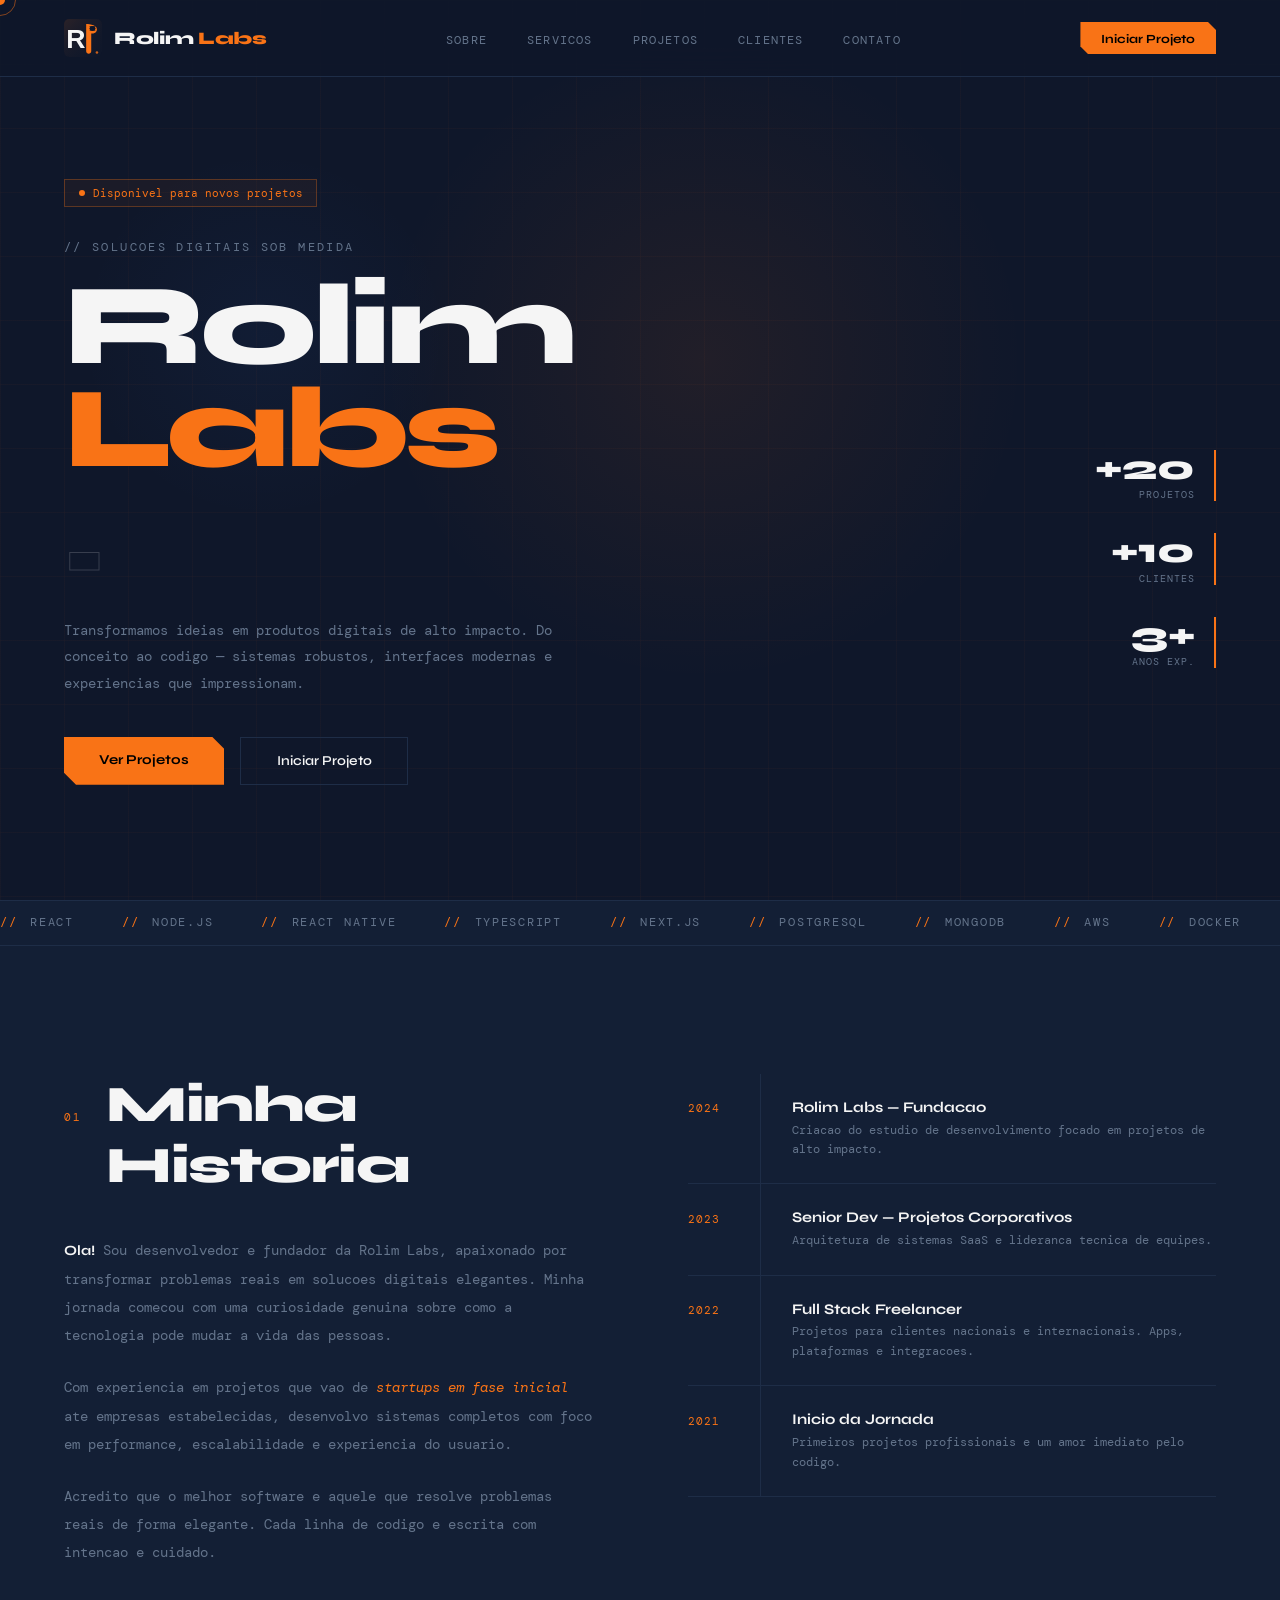
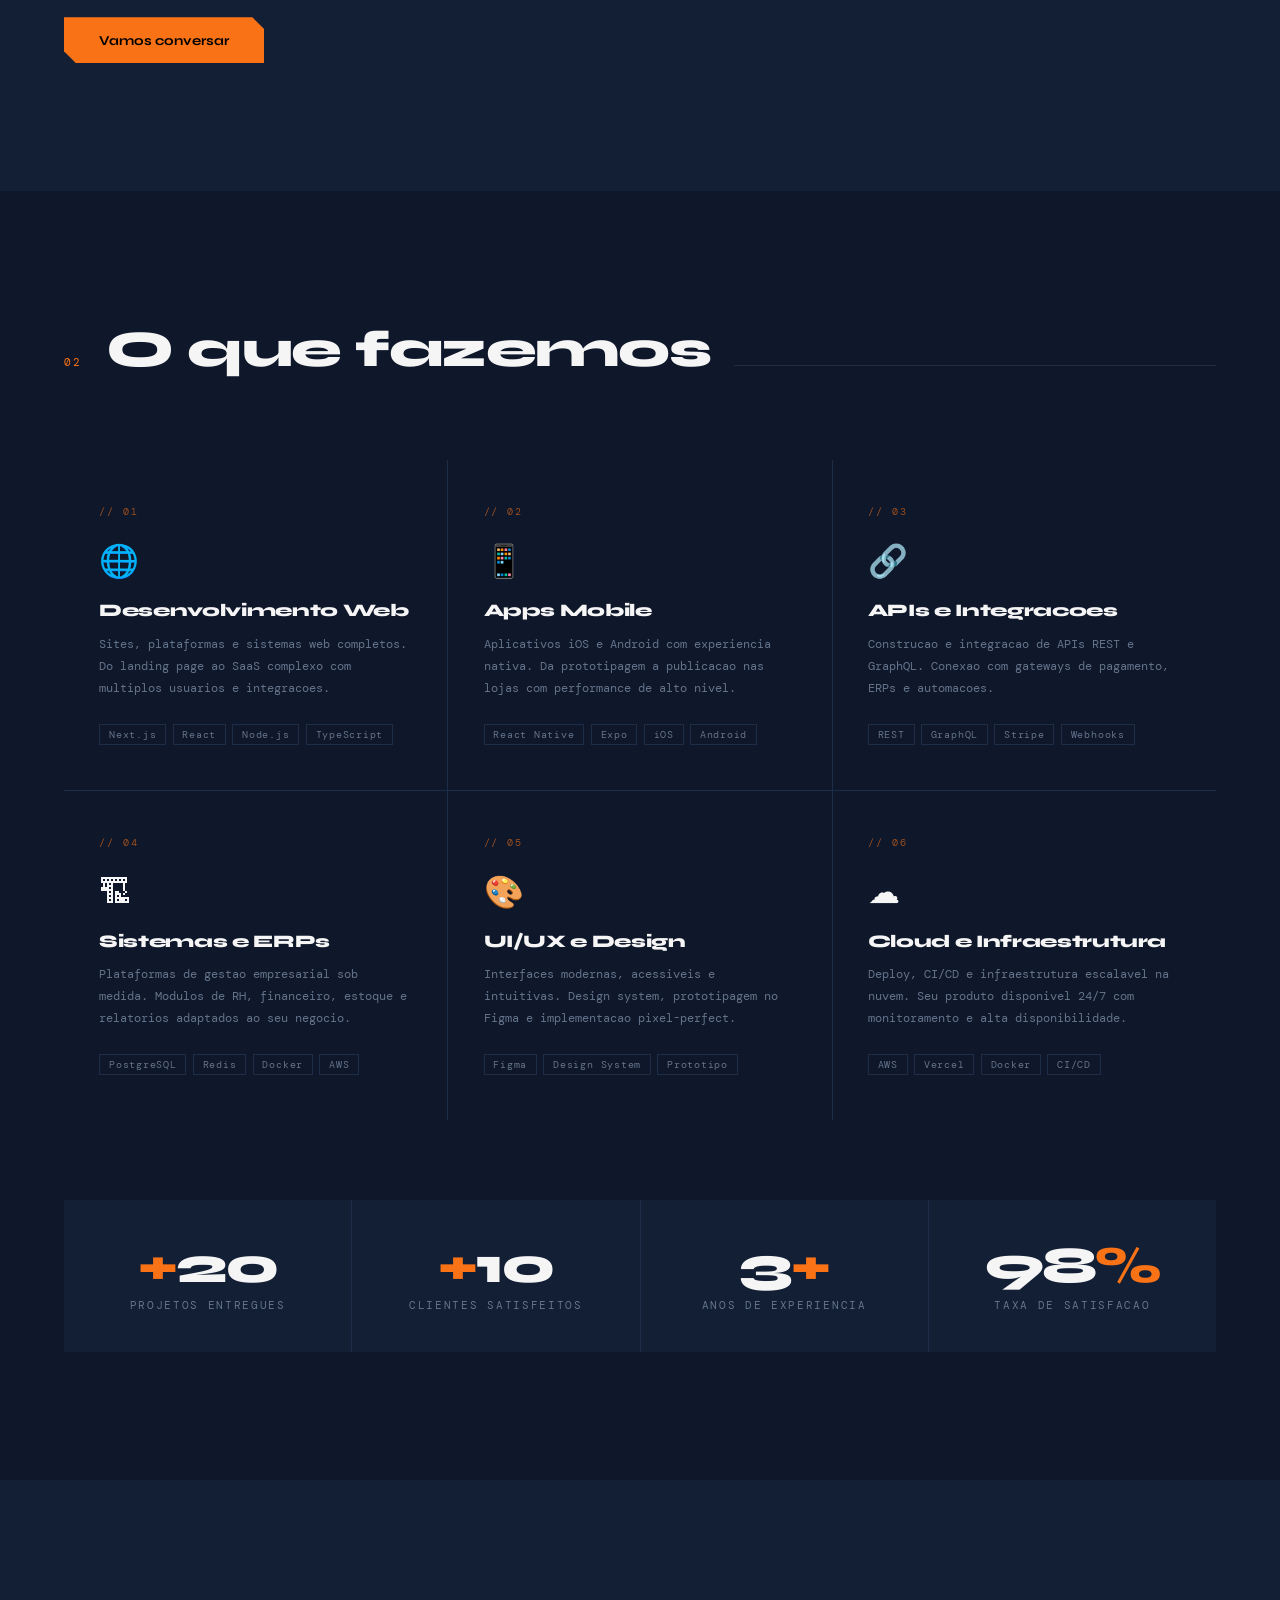
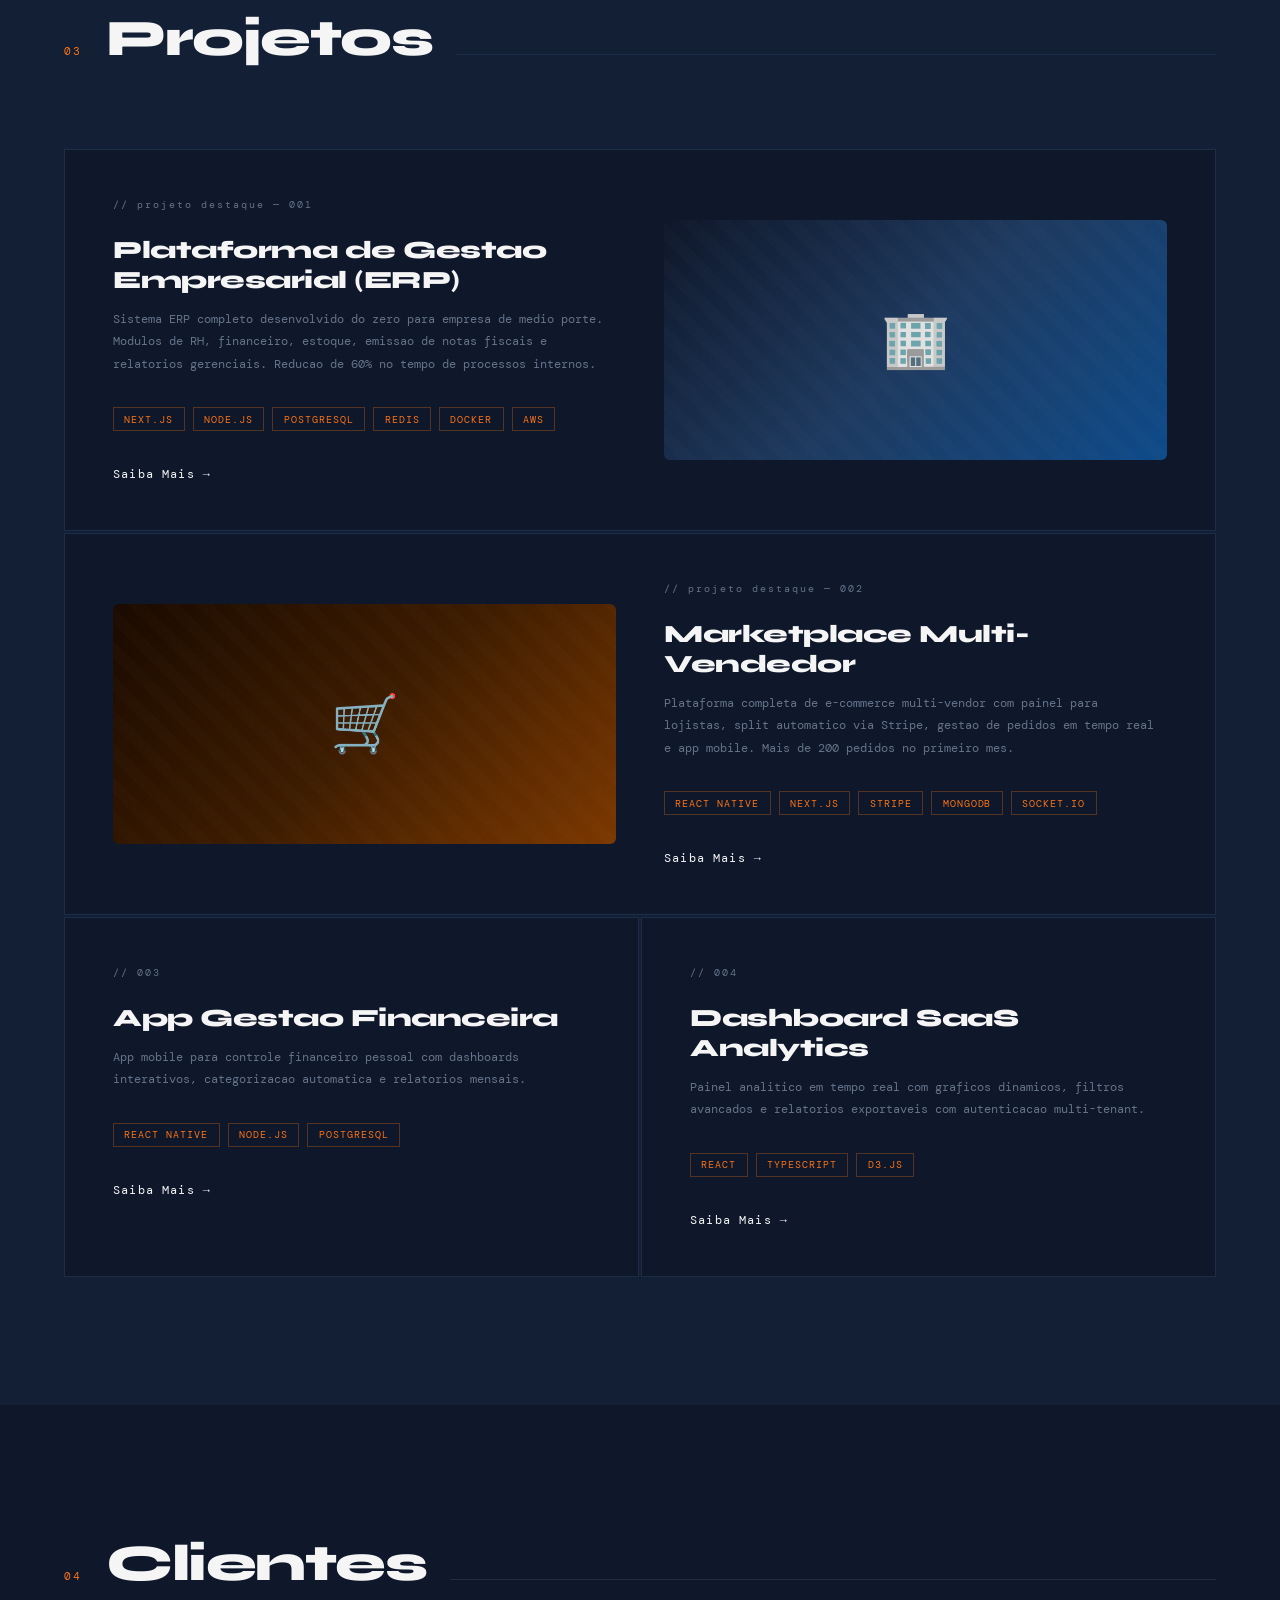
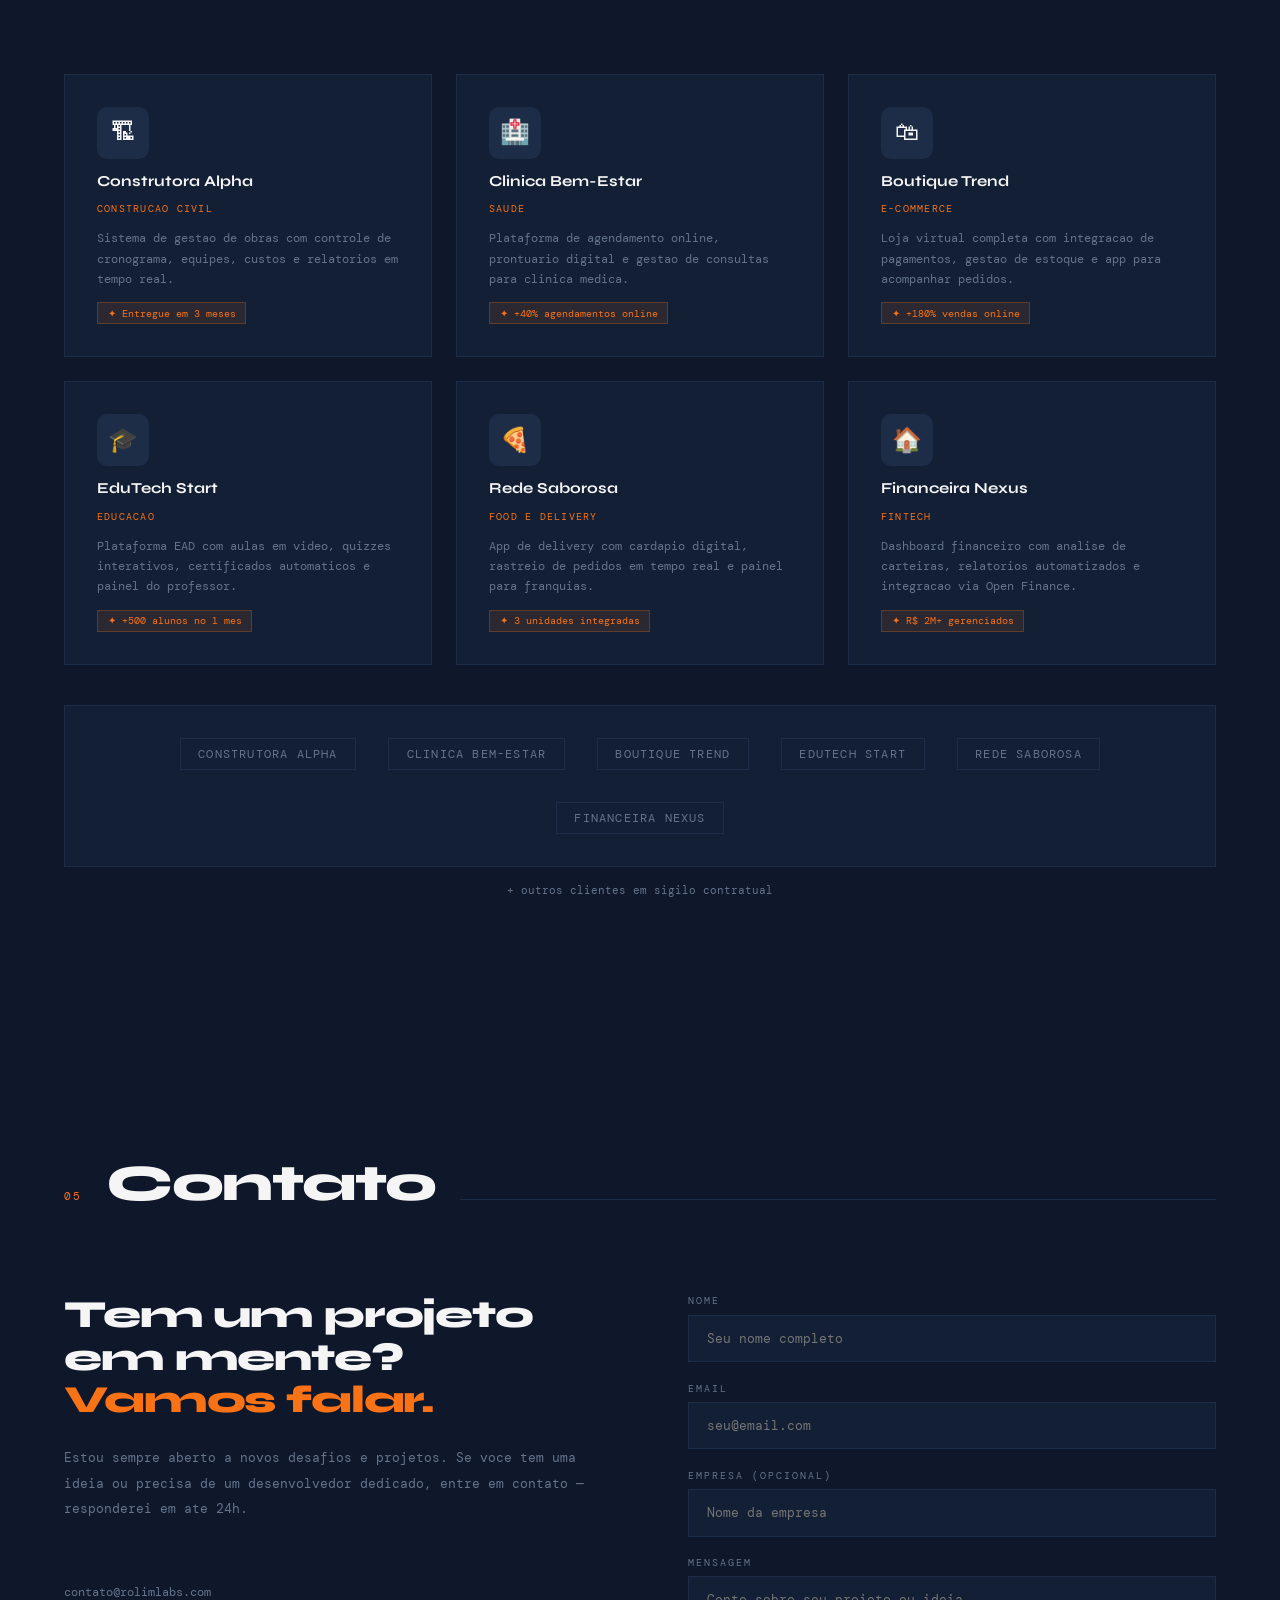
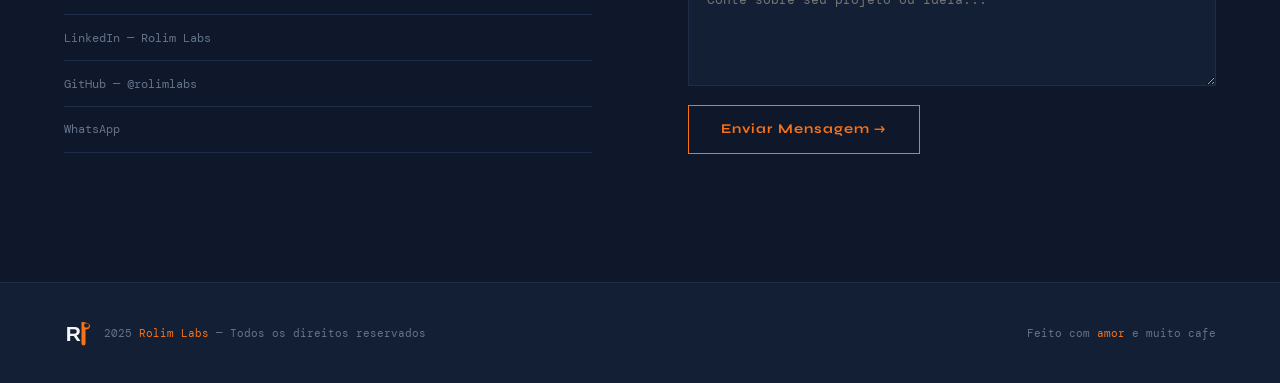
==== index.html @ 8fa3db8e "adjusted of folders structure" ====
<!DOCTYPE html>
<html lang="pt-BR">
<head>
<meta charset="UTF-8"/>
<meta name="viewport" content="width=device-width, initial-scale=1.0"/>
<title>Rolim Labs</title>

<link rel="icon" type="image/x-icon" href="assets/files/favicon.ico"/>
<link rel="icon" type="image/png" sizes="192x192" href="assets/files/favicon-192.png"/>
<link rel="icon" type="image/png" sizes="512x512" href="assets/files/favicon-512.png"/>
<link rel="apple-touch-icon" href="assets/files/favicon-192.png"/>
<link href="https://fonts.googleapis.com/css2?family=Syne:wght@400;600;700;800&family=DM+Mono:wght@300;400&display=swap" rel="stylesheet"/>
<link rel="stylesheet" href="styles.css"/>

</head>
<body>

<div class="cursor" id="cursor"></div>
<div class="cursor-ring" id="cursorRing"></div>

<!-- NAV -->
<nav>
  <a href="#hero" class="nav-logo">
    <svg width="38" height="38" viewBox="0 0 120 120" fill="none" xmlns="http://www.w3.org/2000/svg">
      <defs><linearGradient id="g1" x1="0" y1="0" x2="120" y2="120" gradientUnits="userSpaceOnUse"><stop offset="0%" stop-color="#F97316" stop-opacity=".4"/><stop offset="100%" stop-color="#0F172A" stop-opacity="0"/></linearGradient></defs>
      <rect width="120" height="120" rx="16" fill="#0F172A"/>
      <rect width="120" height="120" rx="16" fill="url(#g1)" opacity=".3"/>
      <text x="7" y="90" font-family="Arial Black,sans-serif" font-weight="900" font-size="84" fill="#F5F5F5">R</text>
      <g transform="translate(60,16)">
        <path d="M10 0 C10 0 44 0 44 16 C44 26 36 30 26 30 L26 86 C26 90 22 94 18 94 C14 94 10 90 10 86 L10 0Z" fill="#F97316"/>
        <ellipse cx="30" cy="14" rx="9" ry="8" fill="#0F172A"/>
        <line x1="22" y1="8" x2="38" y2="8" stroke="#0F172A" stroke-width="2.5" stroke-linecap="round"/>
        <line x1="22" y1="14" x2="38" y2="14" stroke="#0F172A" stroke-width="2" stroke-linecap="round"/>
        <line x1="22" y1="20" x2="38" y2="20" stroke="#0F172A" stroke-width="1.5" stroke-linecap="round"/>
      </g>
      <circle cx="104" cy="106" r="4" fill="#F97316" opacity=".8"/>
    </svg>
    <span class="nav-logo-text">Rolim <span>Labs</span></span>
  </a>
  <ul class="nav-links">
    <li><a href="#about">sobre</a></li>
    <li><a href="#skills">servicos</a></li>
    <li><a href="#projects">projetos</a></li>
    <li><a href="#clients">clientes</a></li>
    <li><a href="#contact">contato</a></li>
  </ul>
  <a href="#contact" class="nav-cta">Iniciar Projeto</a>
</nav>

<!-- HERO -->
<section id="hero">
  <div class="hero-grid"></div>
  <div class="hero-glow"></div>
  <div class="hero-glow2"></div>
  <div class="hero-content">
    <div class="status-badge"><span class="status-dot"></span>Disponivel para novos projetos</div>
    <p class="hero-tag">// solucoes digitais sob medida</p>
    <h1 class="hero-name">
      Rolim<br>
      <span class="accent-word">Labs</span><span class="stroke">.</span>
    </h1>
    <p class="hero-desc">Transformamos ideias em produtos digitais de alto impacto. Do conceito ao codigo — sistemas robustos, interfaces modernas e experiencias que impressionam.</p>
    <div class="hero-cta">
      <a href="#projects" class="btn-primary">Ver Projetos</a>
      <a href="#contact" class="btn-outline">Iniciar Projeto</a>
    </div>
  </div>
  <div class="hero-stats">
    <div class="stat-item"><div class="stat-num">+20</div><div class="stat-label">Projetos</div></div>
    <div class="stat-item"><div class="stat-num">+10</div><div class="stat-label">Clientes</div></div>
    <div class="stat-item"><div class="stat-num">3+</div><div class="stat-label">Anos exp.</div></div>
  </div>
</section>

<!-- MARQUEE -->
<div class="marquee-wrap">
  <div class="marquee-track">
    <span class="marquee-item">React</span><span class="marquee-item">Node.js</span><span class="marquee-item">React Native</span><span class="marquee-item">TypeScript</span><span class="marquee-item">Next.js</span><span class="marquee-item">PostgreSQL</span><span class="marquee-item">MongoDB</span><span class="marquee-item">AWS</span><span class="marquee-item">Docker</span><span class="marquee-item">APIs REST</span>
    <span class="marquee-item">React</span><span class="marquee-item">Node.js</span><span class="marquee-item">React Native</span><span class="marquee-item">TypeScript</span><span class="marquee-item">Next.js</span><span class="marquee-item">PostgreSQL</span><span class="marquee-item">MongoDB</span><span class="marquee-item">AWS</span><span class="marquee-item">Docker</span><span class="marquee-item">APIs REST</span>
  </div>
</div>

<!-- ABOUT -->
<section id="about">
  <div class="about-inner">
    <div class="about-text reveal">
      <div class="section-header" style="margin-bottom:2.5rem">
        <span class="section-num">01</span>
        <h2 class="section-title">Minha Historia</h2>
      </div>
      <p><strong>Ola!</strong> Sou desenvolvedor e fundador da Rolim Labs, apaixonado por transformar problemas reais em solucoes digitais elegantes. Minha jornada comecou com uma curiosidade genuina sobre como a tecnologia pode mudar a vida das pessoas.</p>
      <p>Com experiencia em projetos que vao de <span class="hl">startups em fase inicial</span> ate empresas estabelecidas, desenvolvo sistemas completos com foco em performance, escalabilidade e experiencia do usuario.</p>
      <p>Acredito que o melhor software e aquele que resolve problemas reais de forma elegante. Cada linha de codigo e escrita com intencao e cuidado.</p>
      <br/>
      <a href="#contact" class="btn-primary" style="display:inline-block;margin-top:.5rem">Vamos conversar</a>
    </div>
    <div class="reveal" style="transition-delay:.2s">
      <div class="timeline-item"><div class="timeline-year">2024</div><div class="timeline-content"><h4>Rolim Labs — Fundacao</h4><p>Criacao do estudio de desenvolvimento focado em projetos de alto impacto.</p></div></div>
      <div class="timeline-item"><div class="timeline-year">2023</div><div class="timeline-content"><h4>Senior Dev — Projetos Corporativos</h4><p>Arquitetura de sistemas SaaS e lideranca tecnica de equipes.</p></div></div>
      <div class="timeline-item"><div class="timeline-year">2022</div><div class="timeline-content"><h4>Full Stack Freelancer</h4><p>Projetos para clientes nacionais e internacionais. Apps, plataformas e integracoes.</p></div></div>
      <div class="timeline-item"><div class="timeline-year">2021</div><div class="timeline-content"><h4>Inicio da Jornada</h4><p>Primeiros projetos profissionais e um amor imediato pelo codigo.</p></div></div>
    </div>
  </div>
</section>

<!-- SERVICES + NUMBERS -->
<section id="skills" style="padding:8rem 4rem">
  <div style="max-width:1200px;margin:0 auto">
    <div class="section-header reveal">
      <span class="section-num">02</span>
      <h2 class="section-title">O que fazemos</h2>
      <div class="section-line"></div>
    </div>
    <div class="services-grid">
      <div class="service-card reveal"><div class="service-num">// 01</div><span class="service-icon">&#127760;</span><div class="service-name">Desenvolvimento Web</div><div class="service-desc">Sites, plataformas e sistemas web completos. Do landing page ao SaaS complexo com multiplos usuarios e integracoes.</div><div class="service-tags"><span class="service-tag">Next.js</span><span class="service-tag">React</span><span class="service-tag">Node.js</span><span class="service-tag">TypeScript</span></div></div>
      <div class="service-card reveal" style="transition-delay:.1s"><div class="service-num">// 02</div><span class="service-icon">&#128241;</span><div class="service-name">Apps Mobile</div><div class="service-desc">Aplicativos iOS e Android com experiencia nativa. Da prototipagem a publicacao nas lojas com performance de alto nivel.</div><div class="service-tags"><span class="service-tag">React Native</span><span class="service-tag">Expo</span><span class="service-tag">iOS</span><span class="service-tag">Android</span></div></div>
      <div class="service-card reveal" style="transition-delay:.2s"><div class="service-num">// 03</div><span class="service-icon">&#128279;</span><div class="service-name">APIs e Integracoes</div><div class="service-desc">Construcao e integracao de APIs REST e GraphQL. Conexao com gateways de pagamento, ERPs e automacoes.</div><div class="service-tags"><span class="service-tag">REST</span><span class="service-tag">GraphQL</span><span class="service-tag">Stripe</span><span class="service-tag">Webhooks</span></div></div>
      <div class="service-card reveal" style="transition-delay:.3s"><div class="service-num">// 04</div><span class="service-icon">&#127959;</span><div class="service-name">Sistemas e ERPs</div><div class="service-desc">Plataformas de gestao empresarial sob medida. Modulos de RH, financeiro, estoque e relatorios adaptados ao seu negocio.</div><div class="service-tags"><span class="service-tag">PostgreSQL</span><span class="service-tag">Redis</span><span class="service-tag">Docker</span><span class="service-tag">AWS</span></div></div>
      <div class="service-card reveal" style="transition-delay:.4s"><div class="service-num">// 05</div><span class="service-icon">&#127912;</span><div class="service-name">UI/UX e Design</div><div class="service-desc">Interfaces modernas, acessiveis e intuitivas. Design system, prototipagem no Figma e implementacao pixel-perfect.</div><div class="service-tags"><span class="service-tag">Figma</span><span class="service-tag">Design System</span><span class="service-tag">Prototipo</span></div></div>
      <div class="service-card reveal" style="transition-delay:.5s"><div class="service-num">// 06</div><span class="service-icon">&#9729;</span><div class="service-name">Cloud e Infraestrutura</div><div class="service-desc">Deploy, CI/CD e infraestrutura escalavel na nuvem. Seu produto disponivel 24/7 com monitoramento e alta disponibilidade.</div><div class="service-tags"><span class="service-tag">AWS</span><span class="service-tag">Vercel</span><span class="service-tag">Docker</span><span class="service-tag">CI/CD</span></div></div>
    </div>
    <div class="numbers-strip reveal">
      <div class="number-item"><div class="number-big"><span>+</span>20</div><div class="number-label">Projetos entregues</div></div>
      <div class="number-item"><div class="number-big"><span>+</span>10</div><div class="number-label">Clientes satisfeitos</div></div>
      <div class="number-item"><div class="number-big">3<span>+</span></div><div class="number-label">Anos de experiencia</div></div>
      <div class="number-item"><div class="number-big">98<span>%</span></div><div class="number-label">Taxa de satisfacao</div></div>
    </div>
  </div>
</section>

<!-- PROJECTS -->
<section id="projects">
  <div class="inner">
    <div class="section-header reveal">
      <span class="section-num">03</span>
      <h2 class="section-title">Projetos</h2>
      <div class="section-line"></div>
    </div>
    <div class="projects-grid">
      <div class="project-card featured reveal">
        <div>
          <div class="project-num">// projeto destaque — 001</div>
          <h3 class="project-title">Plataforma de Gestao Empresarial (ERP)</h3>
          <p class="project-desc">Sistema ERP completo desenvolvido do zero para empresa de medio porte. Modulos de RH, financeiro, estoque, emissao de notas fiscais e relatorios gerenciais. Reducao de 60% no tempo de processos internos.</p>
          <div class="project-tags"><span class="tag">Next.js</span><span class="tag">Node.js</span><span class="tag">PostgreSQL</span><span class="tag">Redis</span><span class="tag">Docker</span><span class="tag">AWS</span></div>
          <a href="#contact" class="project-link">Saiba Mais</a>
        </div>
        <div class="project-visual pv-blue">&#127970;</div>
      </div>
      <div class="project-card featured reveal" style="transition-delay:.15s">
        <div class="project-visual pv-dark" style="order:-1">&#128722;</div>
        <div>
          <div class="project-num">// projeto destaque — 002</div>
          <h3 class="project-title">Marketplace Multi-Vendedor</h3>
          <p class="project-desc">Plataforma completa de e-commerce multi-vendor com painel para lojistas, split automatico via Stripe, gestao de pedidos em tempo real e app mobile. Mais de 200 pedidos no primeiro mes.</p>
          <div class="project-tags"><span class="tag">React Native</span><span class="tag">Next.js</span><span class="tag">Stripe</span><span class="tag">MongoDB</span><span class="tag">Socket.io</span></div>
          <a href="#contact" class="project-link">Saiba Mais</a>
        </div>
      </div>
      <div class="project-card reveal" style="transition-delay:.2s">
        <div class="project-num">// 003</div>
        <h3 class="project-title">App Gestao Financeira</h3>
        <p class="project-desc">App mobile para controle financeiro pessoal com dashboards interativos, categorizacao automatica e relatorios mensais.</p>
        <div class="project-tags"><span class="tag">React Native</span><span class="tag">Node.js</span><span class="tag">PostgreSQL</span></div>
        <a href="#contact" class="project-link">Saiba Mais</a>
      </div>
      <div class="project-card reveal" style="transition-delay:.3s">
        <div class="project-num">// 004</div>
        <h3 class="project-title">Dashboard SaaS Analytics</h3>
        <p class="project-desc">Painel analitico em tempo real com graficos dinamicos, filtros avancados e relatorios exportaveis com autenticacao multi-tenant.</p>
        <div class="project-tags"><span class="tag">React</span><span class="tag">TypeScript</span><span class="tag">D3.js</span></div>
        <a href="#contact" class="project-link">Saiba Mais</a>
      </div>
    </div>
  </div>
</section>

<!-- CLIENTS -->
<section id="clients">
  <div class="inner">
    <div class="section-header reveal">
      <span class="section-num">04</span>
      <h2 class="section-title">Clientes</h2>
      <div class="section-line"></div>
    </div>
    <div class="clients-grid">
      <div class="client-card reveal"><div class="client-logo-wrap">&#127959;</div><div class="client-name">Construtora Alpha</div><div class="client-segment">Construcao Civil</div><div class="client-desc">Sistema de gestao de obras com controle de cronograma, equipes, custos e relatorios em tempo real.</div><div class="client-result">&#10022; Entregue em 3 meses</div></div>
      <div class="client-card reveal" style="transition-delay:.1s"><div class="client-logo-wrap">&#127973;</div><div class="client-name">Clinica Bem-Estar</div><div class="client-segment">Saude</div><div class="client-desc">Plataforma de agendamento online, prontuario digital e gestao de consultas para clinica medica.</div><div class="client-result">&#10022; +40% agendamentos online</div></div>
      <div class="client-card reveal" style="transition-delay:.2s"><div class="client-logo-wrap">&#128717;</div><div class="client-name">Boutique Trend</div><div class="client-segment">E-commerce</div><div class="client-desc">Loja virtual completa com integracao de pagamentos, gestao de estoque e app para acompanhar pedidos.</div><div class="client-result">&#10022; +180% vendas online</div></div>
      <div class="client-card reveal" style="transition-delay:.3s"><div class="client-logo-wrap">&#127891;</div><div class="client-name">EduTech Start</div><div class="client-segment">Educacao</div><div class="client-desc">Plataforma EAD com aulas em video, quizzes interativos, certificados automaticos e painel do professor.</div><div class="client-result">&#10022; +500 alunos no 1 mes</div></div>
      <div class="client-card reveal" style="transition-delay:.4s"><div class="client-logo-wrap">&#127829;</div><div class="client-name">Rede Saborosa</div><div class="client-segment">Food e Delivery</div><div class="client-desc">App de delivery com cardapio digital, rastreio de pedidos em tempo real e painel para franquias.</div><div class="client-result">&#10022; 3 unidades integradas</div></div>
      <div class="client-card reveal" style="transition-delay:.5s"><div class="client-logo-wrap">&#127968;</div><div class="client-name">Financeira Nexus</div><div class="client-segment">Fintech</div><div class="client-desc">Dashboard financeiro com analise de carteiras, relatorios automatizados e integracao via Open Finance.</div><div class="client-result">&#10022; R$ 2M+ gerenciados</div></div>
    </div>
    <div class="clients-logos reveal">
      <span class="logo-pill">Construtora Alpha</span>
      <span class="logo-pill">Clinica Bem-Estar</span>
      <span class="logo-pill">Boutique Trend</span>
      <span class="logo-pill">EduTech Start</span>
      <span class="logo-pill">Rede Saborosa</span>
      <span class="logo-pill">Financeira Nexus</span>
    </div>
    <p class="clients-note reveal">+ outros clientes em sigilo contratual</p>
  </div>
</section>

<!-- CONTACT -->
<section id="contact" style="padding:8rem 4rem">
  <div style="max-width:1200px;margin:0 auto">
    <div class="section-header reveal">
      <span class="section-num">05</span>
      <h2 class="section-title">Contato</h2>
      <div class="section-line"></div>
    </div>
    <div class="contact-grid">
      <div class="contact-left reveal">
        <h3>Tem um projeto<br>em mente? <span>Vamos falar.</span></h3>
        <p>Estou sempre aberto a novos desafios e projetos. Se voce tem uma ideia ou precisa de um desenvolvedor dedicado, entre em contato — responderei em ate 24h.</p>
        <div class="contact-socials">
          <a href="mailto:contato@rolimlabs.com" class="social-link"><span>contato@rolimlabs.com</span><span class="arrow">&#8594;</span></a>
          <a href="https://linkedin.com" target="_blank" class="social-link"><span>LinkedIn — Rolim Labs</span><span class="arrow">&#8594;</span></a>
          <a href="https://github.com" target="_blank" class="social-link"><span>GitHub — @rolimlabs</span><span class="arrow">&#8594;</span></a>
          <a href="https://wa.me/5500000000000" target="_blank" class="social-link"><span>WhatsApp</span><span class="arrow">&#8594;</span></a>
        </div>
      </div>
      <div class="reveal" style="transition-delay:.2s">
        <form class="contact-form" id="contactForm" action="https://formspree.io/f/mdawnzbl" method="POST">
          <div class="form-group"><label>Nome</label><input type="text" name="nome" placeholder="Seu nome completo" required/></div>
          <div class="form-group"><label>Email</label><input type="email" name="email" placeholder="seu@email.com" required/></div>
          <div class="form-group"><label>Empresa (opcional)</label><input type="text" name="empresa" placeholder="Nome da empresa"/></div>
          <div class="form-group"><label>Mensagem</label><textarea name="mensagem" placeholder="Conte sobre seu projeto ou ideia..." required></textarea></div>
          <div id="form-status" style="display:none;font-family:var(--fm);font-size:.78rem;padding:.7rem 1rem;margin-bottom:.5rem"></div>
          <button type="submit" class="btn-send" id="submitBtn">Enviar Mensagem &#8594;</button>
        </form>
      </div>
    </div>
  </div>
</section>

<!-- FOOTER -->
<footer>
  <div class="footer-brand">
    <svg width="30" height="30" viewBox="0 0 120 120" fill="none" xmlns="http://www.w3.org/2000/svg">
      <rect width="120" height="120" rx="14" fill="#131f35"/>
      <text x="7" y="90" font-family="Arial Black,sans-serif" font-weight="900" font-size="84" fill="#F5F5F5">R</text>
      <g transform="translate(60,16)">
        <path d="M10 0 C10 0 44 0 44 16 C44 26 36 30 26 30 L26 86 C26 90 22 94 18 94 C14 94 10 90 10 86 L10 0Z" fill="#F97316"/>
        <ellipse cx="30" cy="14" rx="9" ry="8" fill="#131f35"/>
        <line x1="22" y1="8" x2="38" y2="8" stroke="#131f35" stroke-width="2.5" stroke-linecap="round"/>
        <line x1="22" y1="14" x2="38" y2="14" stroke="#131f35" stroke-width="2" stroke-linecap="round"/>
        <line x1="22" y1="20" x2="38" y2="20" stroke="#131f35" stroke-width="1.5" stroke-linecap="round"/>
      </g>
    </svg>
    <p>2025 <span>Rolim Labs</span> — Todos os direitos reservados</p>
  </div>
  <p>Feito com <span>amor</span> e muito cafe</p>
</footer>
<script src="script.js"></script>
</body>
</html>
---- styles.css ----
:root{--bg:#0F172A;--surface:#131f35;--border:#1e2d47;--accent:#F97316;--accent-dim:rgba(249,115,22,0.1);--accent-glow:rgba(249,115,22,0.25);--text:#F5F5F5;--muted:#64748b;--fd:'Syne',sans-serif;--fm:'DM Mono',monospace}
*,*::before,*::after{box-sizing:border-box;margin:0;padding:0}
html{scroll-behavior:smooth}
body{background:var(--bg);color:var(--text);font-family:var(--fd);overflow-x:hidden;cursor:none}
.cursor{width:10px;height:10px;background:var(--accent);border-radius:50%;position:fixed;top:0;left:0;pointer-events:none;z-index:9999;transition:transform .1s ease}
.cursor-ring{width:32px;height:32px;border:1.5px solid var(--accent);border-radius:50%;position:fixed;top:0;left:0;pointer-events:none;z-index:9998;transition:all .15s ease;opacity:.5}

/* NAV */
nav{position:fixed;top:0;left:0;right:0;z-index:500;display:flex;align-items:center;justify-content:space-between;padding:1.2rem 4rem;background:rgba(15,23,42,.88);backdrop-filter:blur(24px);border-bottom:1px solid var(--border)}
.nav-logo{display:flex;align-items:center;gap:.75rem;text-decoration:none}
.nav-logo-text{font-size:1.1rem;font-weight:800;letter-spacing:-.02em;color:var(--text)}
.nav-logo-text span{color:var(--accent)}
.nav-links{display:flex;gap:2.5rem;list-style:none}
.nav-links a{color:var(--muted);text-decoration:none;font-size:.74rem;font-family:var(--fm);letter-spacing:.1em;text-transform:uppercase;transition:color .3s}
.nav-links a:hover{color:var(--accent)}
.nav-cta{background:var(--accent);color:#000;padding:.55rem 1.3rem;font-family:var(--fd);font-weight:700;font-size:.78rem;text-decoration:none;cursor:none;transition:opacity .2s;clip-path:polygon(0 0,calc(100% - 8px) 0,100% 8px,100% 100%,8px 100%,0 calc(100% - 8px))}
.nav-cta:hover{opacity:.85}

/* HERO */
#hero{min-height:100vh;display:flex;align-items:center;padding:8rem 4rem 4rem;position:relative;overflow:hidden}
.hero-grid{position:absolute;inset:0;background-image:linear-gradient(rgba(249,115,22,.03) 1px,transparent 1px),linear-gradient(90deg,rgba(249,115,22,.03) 1px,transparent 1px);background-size:64px 64px;pointer-events:none}
.hero-glow{position:absolute;width:700px;height:700px;background:radial-gradient(circle,rgba(249,115,22,.08) 0%,transparent 65%);top:40%;left:55%;transform:translate(-50%,-50%);pointer-events:none}
.hero-glow2{position:absolute;width:400px;height:400px;background:radial-gradient(circle,rgba(59,130,246,.05) 0%,transparent 65%);top:15%;left:5%;pointer-events:none}
.hero-content{position:relative;z-index:1;max-width:1200px;width:100%;margin:0 auto}
.status-badge{display:inline-flex;align-items:center;gap:.5rem;font-family:var(--fm);font-size:.7rem;color:var(--accent);border:1px solid rgba(249,115,22,.3);padding:.35rem .85rem;margin-bottom:2rem;background:rgba(249,115,22,.05);opacity:0;animation:fadeUp .8s forwards .1s}
.status-dot{width:6px;height:6px;background:var(--accent);border-radius:50%;animation:pulse 2s infinite}
.hero-tag{font-family:var(--fm);font-size:.74rem;color:var(--muted);letter-spacing:.2em;text-transform:uppercase;margin-bottom:1.2rem;opacity:0;animation:fadeUp .8s forwards .25s}
.hero-name{font-size:clamp(3.5rem,9vw,9rem);font-weight:800;line-height:.9;letter-spacing:-.04em;margin-bottom:2rem;opacity:0;animation:fadeUp .8s forwards .4s}
.hero-name .stroke{color:transparent;-webkit-text-stroke:1px rgba(245,245,245,.18);display:block}
.hero-name .accent-word{color:var(--accent)}
.hero-desc{max-width:500px;font-family:var(--fm);font-size:.88rem;color:var(--muted);line-height:1.9;margin-bottom:2.5rem;opacity:0;animation:fadeUp .8s forwards .55s}
.hero-cta{display:flex;gap:1rem;flex-wrap:wrap;opacity:0;animation:fadeUp .8s forwards .7s}
.btn-primary{background:var(--accent);color:#000;padding:.9rem 2.2rem;font-family:var(--fd);font-weight:700;font-size:.85rem;text-decoration:none;border:none;cursor:none;transition:transform .2s,box-shadow .2s;clip-path:polygon(0 0,calc(100% - 12px) 0,100% 12px,100% 100%,12px 100%,0 calc(100% - 12px))}
.btn-primary:hover{transform:translateY(-2px);box-shadow:0 10px 35px var(--accent-glow)}
.btn-outline{border:1px solid var(--border);color:var(--text);padding:.9rem 2.2rem;font-family:var(--fd);font-weight:600;font-size:.85rem;text-decoration:none;cursor:none;transition:border-color .2s,color .2s}
.btn-outline:hover{border-color:var(--accent);color:var(--accent)}
.hero-stats{position:absolute;right:4rem;top:50%;transform:translateY(-50%);display:flex;flex-direction:column;gap:2rem;opacity:0;animation:fadeLeft .8s forwards .9s}
.stat-item{text-align:right;border-right:2px solid var(--accent);padding-right:1.2rem}
.stat-num{font-size:2.2rem;font-weight:800;line-height:1}
.stat-label{font-family:var(--fm);font-size:.62rem;color:var(--muted);letter-spacing:.1em;text-transform:uppercase;margin-top:.2rem}

/* MARQUEE */
.marquee-wrap{overflow:hidden;border-top:1px solid var(--border);border-bottom:1px solid var(--border);padding:.9rem 0;background:var(--surface)}
.marquee-track{display:flex;gap:3rem;animation:marquee 22s linear infinite;white-space:nowrap;width:max-content}
.marquee-item{font-family:var(--fm);font-size:.72rem;color:var(--muted);letter-spacing:.15em;text-transform:uppercase;display:flex;align-items:center;gap:.8rem}
.marquee-item::before{content:'//';color:var(--accent)}

/* SECTIONS */
section{padding:8rem 4rem}
.section-header{display:flex;align-items:baseline;gap:1.5rem;margin-bottom:5rem}
.section-num{font-family:var(--fm);font-size:.68rem;color:var(--accent);letter-spacing:.2em}
.section-title{font-size:clamp(2rem,4vw,3.2rem);font-weight:800;letter-spacing:-.03em}
.section-line{flex:1;height:1px;background:var(--border)}

/* ABOUT */
#about{background:var(--surface)}
.about-inner{max-width:1200px;margin:0 auto;display:grid;grid-template-columns:1fr 1fr;gap:6rem;align-items:start}
.about-text p{font-family:var(--fm);font-size:.88rem;color:var(--muted);line-height:2;margin-bottom:1.5rem}
.about-text p strong{color:var(--text);font-family:var(--fd);font-weight:700}
.hl{color:var(--accent);font-style:italic}
.timeline-item{display:grid;grid-template-columns:80px 1fr;gap:1.5rem;padding:1.5rem 0;border-bottom:1px solid var(--border);position:relative}
.timeline-item::before{content:'';position:absolute;left:72px;top:0;bottom:0;width:1px;background:var(--border)}
.timeline-year{font-family:var(--fm);font-size:.68rem;color:var(--accent);letter-spacing:.1em;padding-top:.2rem}
.timeline-content h4{font-size:.92rem;font-weight:700;margin-bottom:.3rem}
.timeline-content p{font-family:var(--fm);font-size:.76rem;color:var(--muted);line-height:1.6}

/* SERVICES */
#skills{background:var(--bg)}
.services-grid{display:grid;grid-template-columns:repeat(3,1fr);gap:1px;background:var(--border)}
.service-card{background:var(--bg);padding:2.8rem 2.2rem;position:relative;overflow:hidden;transition:background .3s;cursor:none}
.service-card:hover{background:#111d30}
.service-card::before{content:'';position:absolute;top:0;left:0;right:0;height:2px;background:var(--accent);transform:scaleX(0);transform-origin:left;transition:transform .4s cubic-bezier(.16,1,.3,1)}
.service-card:hover::before{transform:scaleX(1)}
.service-num{font-family:var(--fm);font-size:.62rem;color:var(--accent);letter-spacing:.2em;margin-bottom:1.5rem;opacity:.6}
.service-icon{font-size:2rem;margin-bottom:1.2rem;display:block}
.service-name{font-size:1.1rem;font-weight:800;letter-spacing:-.02em;margin-bottom:.8rem}
.service-desc{font-family:var(--fm);font-size:.76rem;color:var(--muted);line-height:1.8;margin-bottom:1.5rem}
.service-tags{display:flex;flex-wrap:wrap;gap:.4rem}
.service-tag{font-family:var(--fm);font-size:.6rem;color:var(--muted);border:1px solid var(--border);padding:.2rem .55rem;letter-spacing:.08em;transition:color .2s,border-color .2s}
.service-card:hover .service-tag{color:var(--accent);border-color:rgba(249,115,22,.3)}

/* NUMBERS */
.numbers-strip{display:grid;grid-template-columns:repeat(4,1fr);gap:1px;background:var(--border);margin-top:5rem}
.number-item{background:var(--surface);padding:2.5rem 2rem;text-align:center;position:relative;overflow:hidden;transition:background .3s}
.number-item:hover{background:#162036}
.number-big{font-size:clamp(2.5rem,4vw,4rem);font-weight:800;letter-spacing:-.04em;color:var(--text);line-height:1;margin-bottom:.4rem}
.number-big span{color:var(--accent)}
.number-label{font-family:var(--fm);font-size:.7rem;color:var(--muted);letter-spacing:.15em;text-transform:uppercase}
.number-item::after{content:'';position:absolute;bottom:0;left:0;right:0;height:2px;background:linear-gradient(90deg,transparent,var(--accent),transparent);opacity:0;transition:opacity .3s}
.number-item:hover::after{opacity:1}

/* PROJECTS */
#projects{background:var(--surface)}
#projects .inner{max-width:1200px;margin:0 auto}
.projects-grid{display:grid;grid-template-columns:1fr 1fr;gap:2px}
.project-card{background:var(--bg);padding:3rem;position:relative;overflow:hidden;cursor:none;transition:background .3s;border:1px solid var(--border)}
.project-card:hover{background:#111d30}
.project-card.featured{grid-column:span 2;display:grid;grid-template-columns:1fr 1fr;gap:3rem;align-items:center}
.project-num{font-family:var(--fm);font-size:.62rem;color:var(--muted);letter-spacing:.2em;margin-bottom:1.5rem}
.project-title{font-size:1.55rem;font-weight:800;letter-spacing:-.02em;margin-bottom:.8rem;transition:color .3s}
.project-card:hover .project-title{color:var(--accent)}
.project-desc{font-family:var(--fm);font-size:.78rem;color:var(--muted);line-height:1.8;margin-bottom:2rem}
.project-tags{display:flex;flex-wrap:wrap;gap:.5rem;margin-bottom:2rem}
.tag{font-family:var(--fm);font-size:.62rem;color:var(--accent);border:1px solid rgba(249,115,22,.3);padding:.28rem .65rem;letter-spacing:.1em;text-transform:uppercase}
.project-link{font-family:var(--fm);font-size:.74rem;color:var(--text);text-decoration:none;letter-spacing:.1em;display:inline-flex;align-items:center;gap:.5rem;transition:color .2s}
.project-link:hover{color:var(--accent)}
.project-link::after{content:'→';transition:transform .2s}
.project-link:hover::after{transform:translateX(4px)}
.project-visual{border-radius:6px;height:240px;display:flex;align-items:center;justify-content:center;font-size:3.5rem;position:relative;overflow:hidden}
.pv-blue{background:linear-gradient(135deg,#0f172a,#1e3a5f,#0e4b8a)}
.pv-dark{background:linear-gradient(135deg,#1a0a00,#3d1c00,#7c3800)}
.project-visual::before{content:'';position:absolute;inset:0;background:repeating-linear-gradient(45deg,transparent,transparent 12px,rgba(255,255,255,.012) 12px,rgba(255,255,255,.012) 24px)}

/* CLIENTS */
#clients{background:var(--bg)}
#clients .inner{max-width:1200px;margin:0 auto}
.clients-grid{display:grid;grid-template-columns:repeat(3,1fr);gap:1.5rem;margin-bottom:2.5rem}
.client-card{border:1px solid var(--border);padding:2rem;background:var(--surface);transition:border-color .3s,transform .3s;display:flex;flex-direction:column;gap:.8rem}
.client-card:hover{border-color:var(--accent);transform:translateY(-3px)}
.client-logo-wrap{width:52px;height:52px;border-radius:10px;background:var(--border);display:flex;align-items:center;justify-content:center;font-size:1.5rem}
.client-name{font-size:.95rem;font-weight:700}
.client-segment{font-family:var(--fm);font-size:.65rem;color:var(--accent);letter-spacing:.12em;text-transform:uppercase}
.client-desc{font-family:var(--fm);font-size:.75rem;color:var(--muted);line-height:1.7}
.client-result{display:inline-flex;align-items:center;gap:.4rem;font-family:var(--fm);font-size:.64rem;color:var(--accent);border:1px solid rgba(249,115,22,.25);padding:.22rem .6rem;background:var(--accent-dim);margin-top:auto;width:fit-content}
.clients-logos{display:flex;align-items:center;justify-content:center;flex-wrap:wrap;gap:2rem;padding:2rem;border:1px solid var(--border);background:var(--surface)}
.logo-pill{font-family:var(--fm);font-size:.75rem;color:var(--muted);padding:.45rem 1.1rem;border:1px solid var(--border);letter-spacing:.1em;text-transform:uppercase;transition:color .2s,border-color .2s}
.logo-pill:hover{color:var(--text);border-color:var(--accent)}
.clients-note{font-family:var(--fm);font-size:.7rem;color:var(--muted);text-align:center;margin-top:1rem}

/* CONTACT */
.contact-grid{display:grid;grid-template-columns:1fr 1fr;gap:6rem;align-items:start}
.contact-left h3{font-size:clamp(1.8rem,3vw,2.8rem);font-weight:800;letter-spacing:-.03em;line-height:1.1;margin-bottom:1.5rem}
.contact-left h3 span{color:var(--accent)}
.contact-left p{font-family:var(--fm);font-size:.84rem;color:var(--muted);line-height:1.9;margin-bottom:3rem}
.contact-socials{display:flex;flex-direction:column}
.social-link{display:flex;align-items:center;gap:1rem;font-family:var(--fm);font-size:.78rem;color:var(--muted);text-decoration:none;padding:.9rem 0;border-bottom:1px solid var(--border);transition:color .2s,padding-left .2s}
.social-link:hover{color:var(--accent);padding-left:.5rem}
.social-link span{flex:1}
.social-link .arrow{opacity:0;transition:opacity .2s}
.social-link:hover .arrow{opacity:1}
.contact-form{display:flex;flex-direction:column;gap:1.2rem}
.form-group{display:flex;flex-direction:column;gap:.45rem}
.form-group label{font-family:var(--fm);font-size:.62rem;color:var(--muted);letter-spacing:.2em;text-transform:uppercase}
.form-group input,.form-group textarea{background:var(--surface);border:1px solid var(--border);color:var(--text);padding:.9rem 1.1rem;font-family:var(--fm);font-size:.84rem;outline:none;transition:border-color .3s;resize:vertical}
.form-group input:focus,.form-group textarea:focus{border-color:var(--accent)}
.form-group textarea{min-height:110px}
.btn-send{background:transparent;border:1px solid var(--accent);color:var(--accent);padding:.95rem 2rem;font-family:var(--fd);font-weight:700;font-size:.84rem;letter-spacing:.08em;cursor:none;transition:background .3s,color .3s;align-self:flex-start}
.btn-send:hover{background:var(--accent);color:#000}

/* FOOTER */
footer{border-top:1px solid var(--border);padding:2.2rem 4rem;display:flex;align-items:center;justify-content:space-between;background:var(--surface)}
footer p{font-family:var(--fm);font-size:.68rem;color:var(--muted)}
footer p span{color:var(--accent)}
.footer-brand{display:flex;align-items:center;gap:.6rem}

/* ANIMATIONS */
@keyframes fadeUp{from{opacity:0;transform:translateY(30px)}to{opacity:1;transform:translateY(0)}}
@keyframes fadeLeft{from{opacity:0;transform:translateX(30px)}to{opacity:1;transform:translateX(0)}}
@keyframes marquee{from{transform:translateX(0)}to{transform:translateX(-50%)}}
@keyframes pulse{0%,100%{opacity:1}50%{opacity:.3}}
.reveal{opacity:0;transform:translateY(40px);transition:opacity .8s cubic-bezier(.16,1,.3,1),transform .8s cubic-bezier(.16,1,.3,1)}
.reveal.visible{opacity:1;transform:none}

@media(max-width:900px){
  nav{padding:1.2rem 1.5rem}
  .nav-links,.nav-cta{display:none}
  section{padding:5rem 1.5rem}
  #hero{padding:6rem 1.5rem 4rem}
  .hero-stats{display:none}
  .about-inner,.projects-grid,.contact-grid{grid-template-columns:1fr}
  .project-card.featured{grid-column:span 1;grid-template-columns:1fr}
  .clients-grid,.services-grid{grid-template-columns:1fr}
  .numbers-strip{grid-template-columns:repeat(2,1fr)}
  footer{flex-direction:column;gap:.8rem;text-align:center}
}
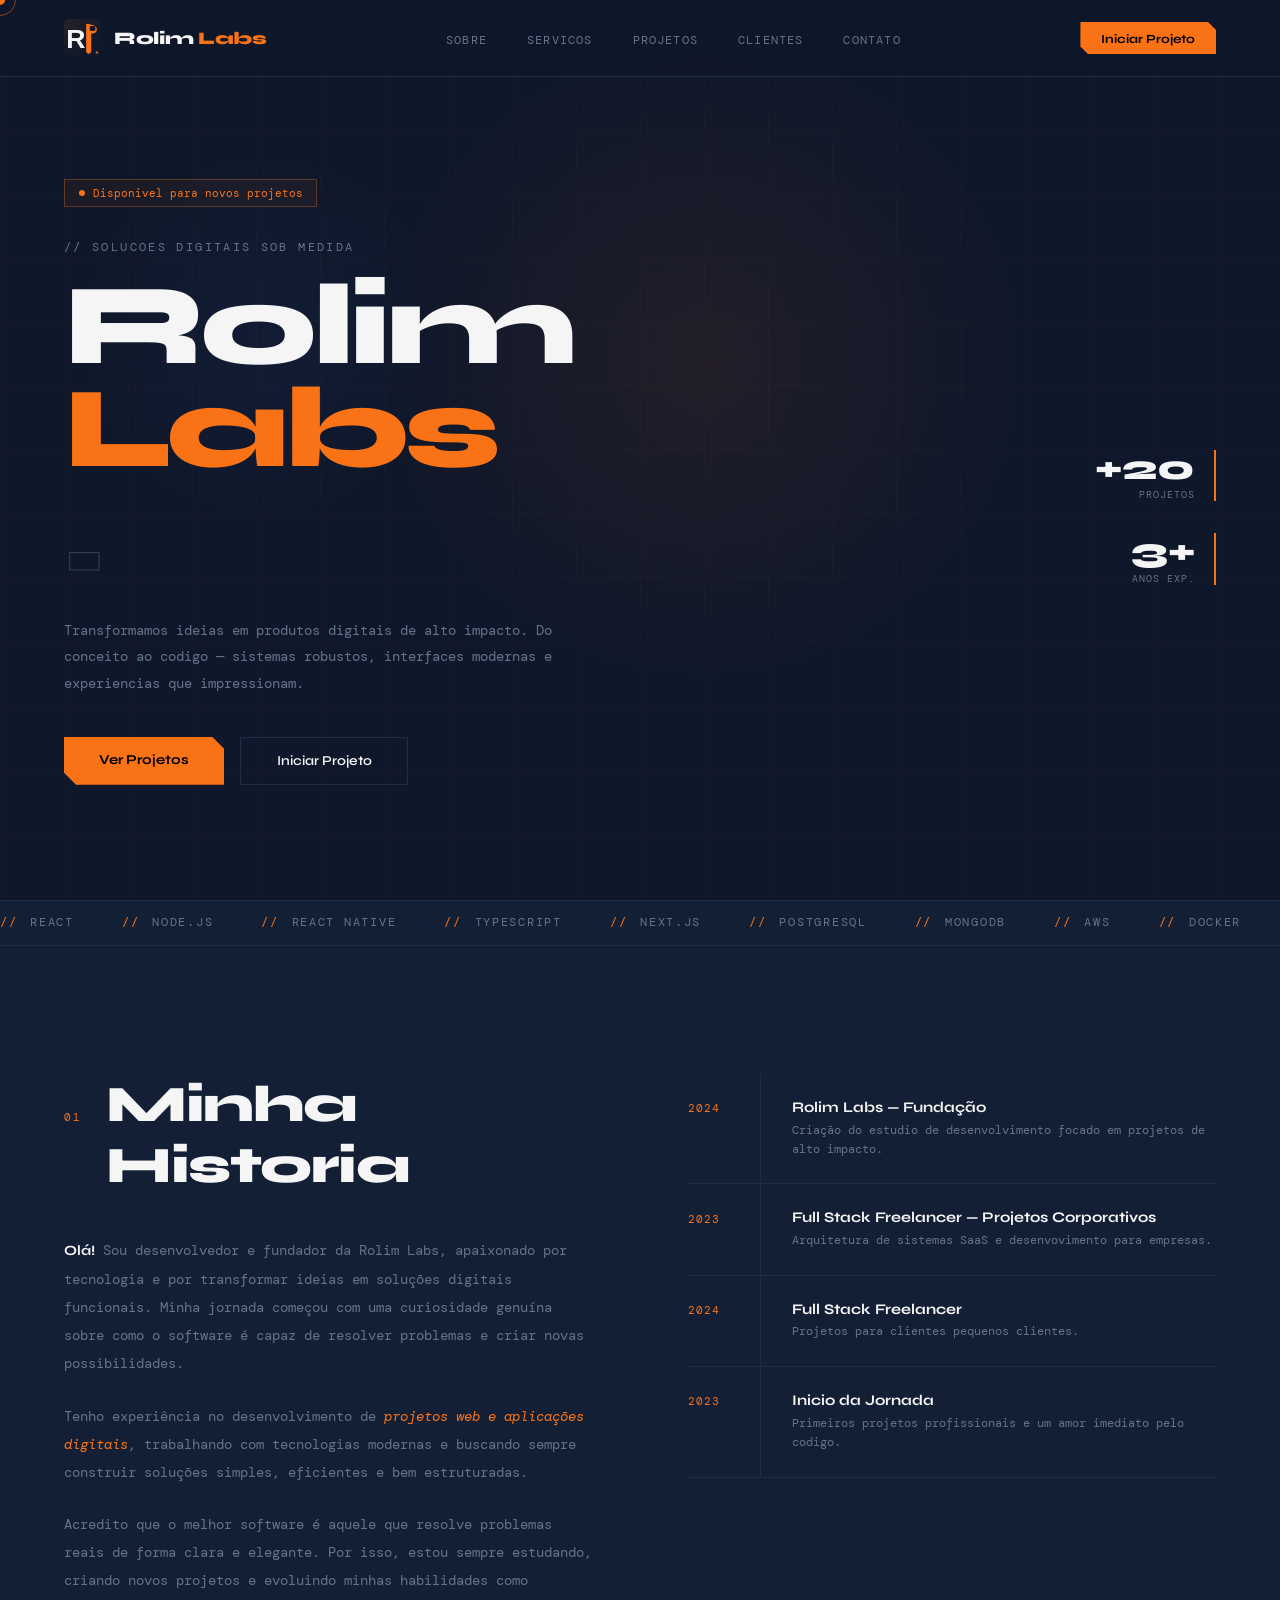
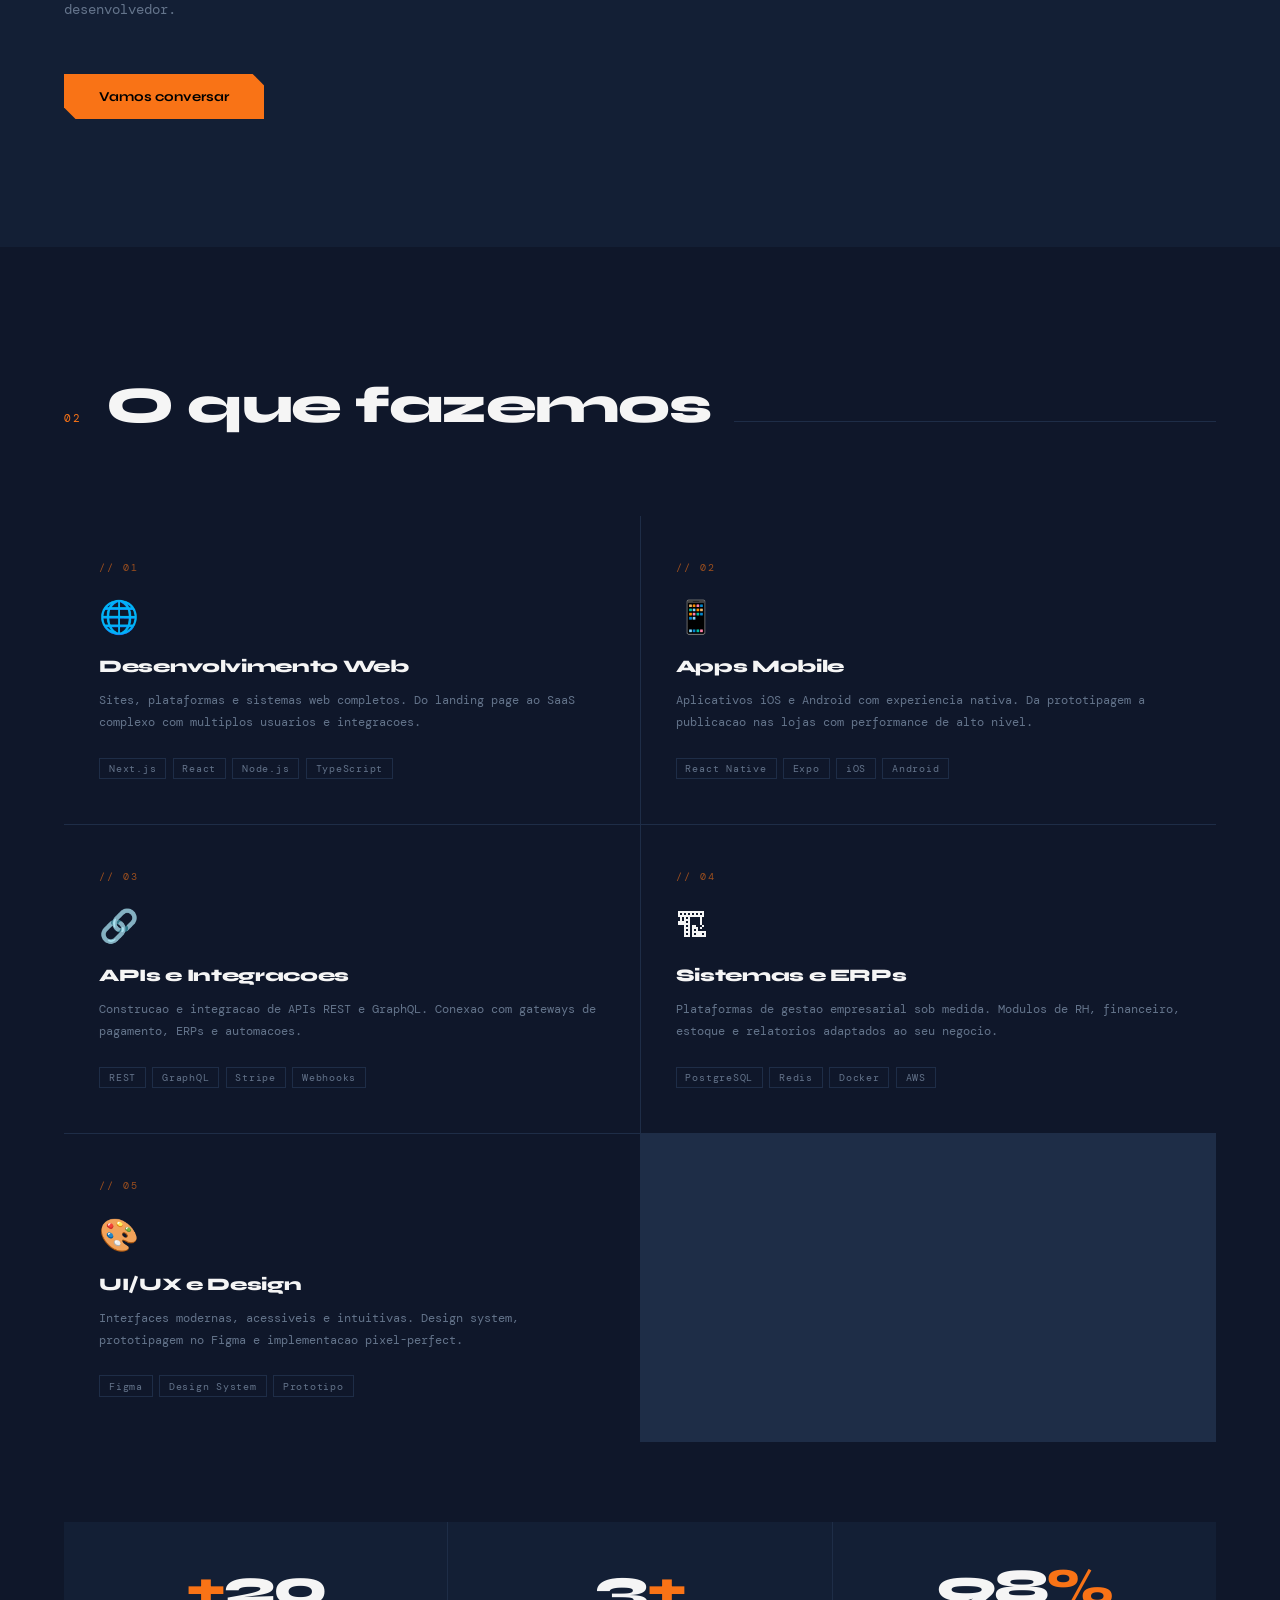
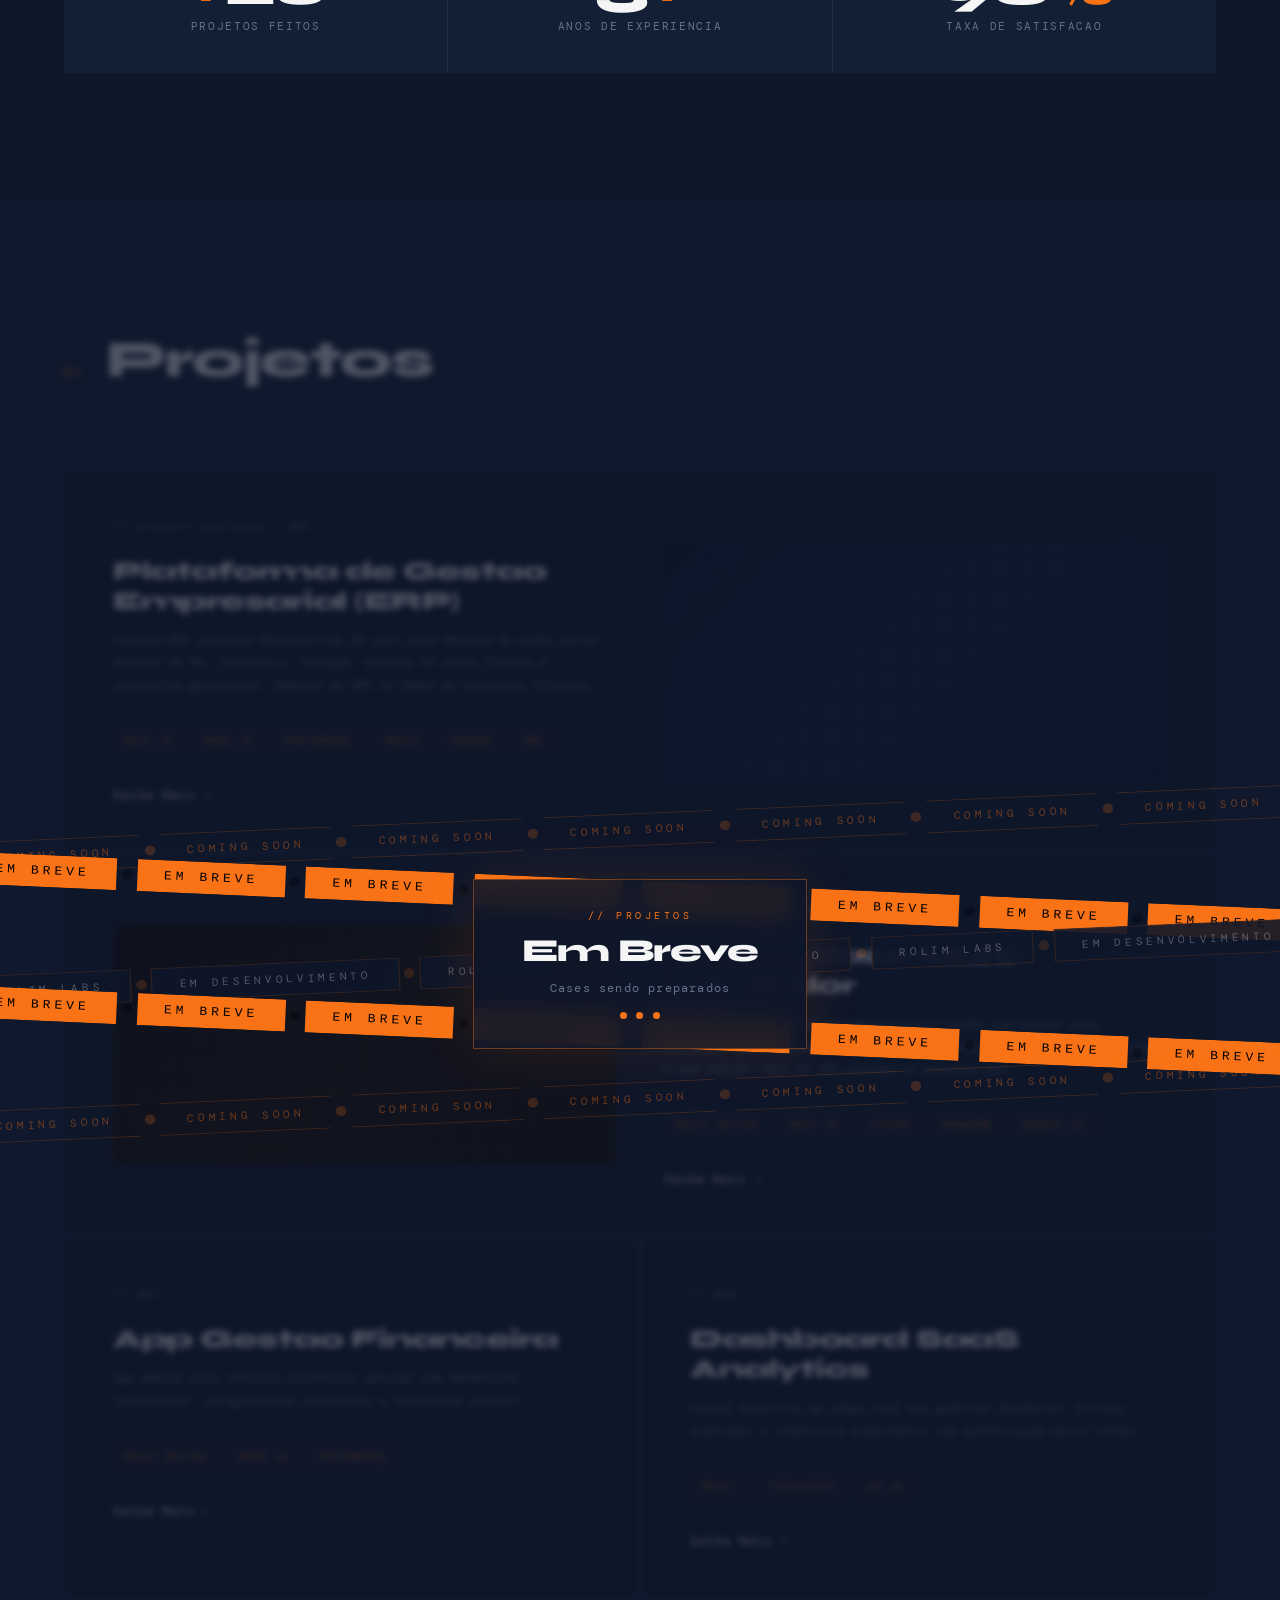
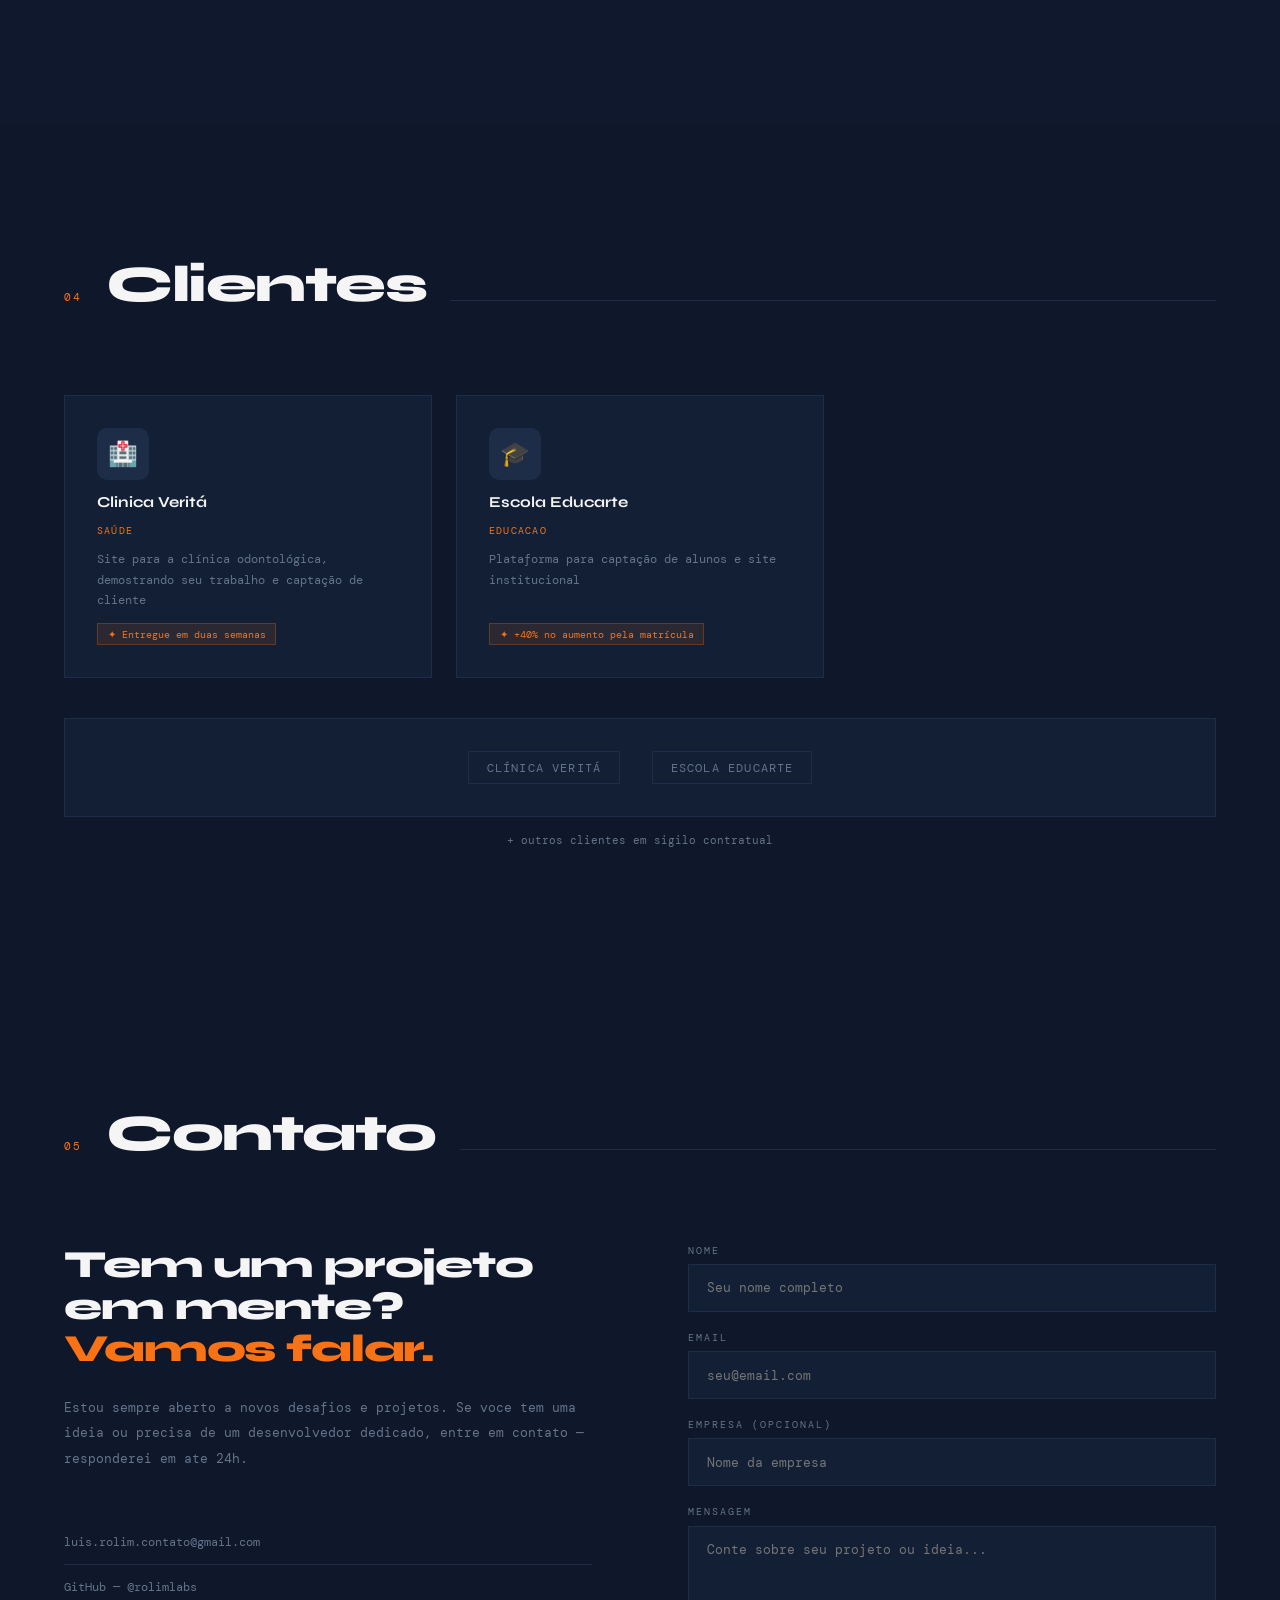
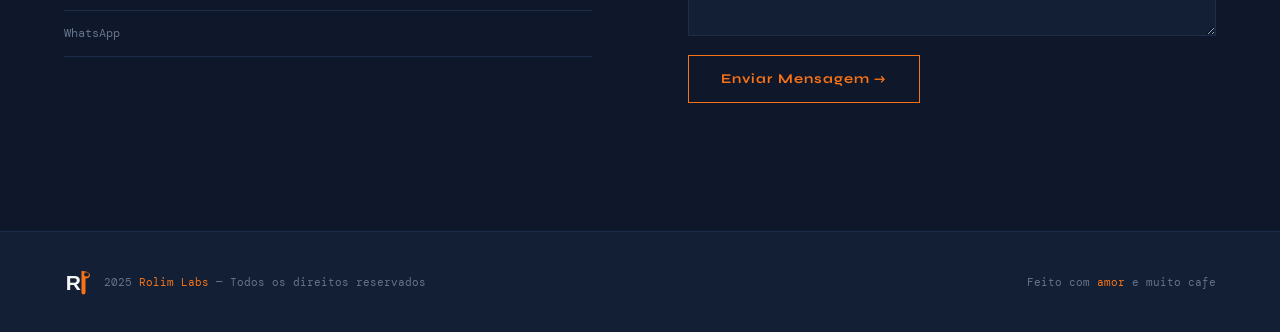
==== commit 01372565: "feat: folders structure and more organization" ====
--- a/index.html
+++ b/index.html
@@ -67,7 +67,6 @@
   </div>
   <div class="hero-stats">
     <div class="stat-item"><div class="stat-num">+20</div><div class="stat-label">Projetos</div></div>
-    <div class="stat-item"><div class="stat-num">+10</div><div class="stat-label">Clientes</div></div>
     <div class="stat-item"><div class="stat-num">3+</div><div class="stat-label">Anos exp.</div></div>
   </div>
 </section>
@@ -88,17 +87,17 @@
         <span class="section-num">01</span>
         <h2 class="section-title">Minha Historia</h2>
       </div>
-      <p><strong>Ola!</strong> Sou desenvolvedor e fundador da Rolim Labs, apaixonado por transformar problemas reais em solucoes digitais elegantes. Minha jornada comecou com uma curiosidade genuina sobre como a tecnologia pode mudar a vida das pessoas.</p>
-      <p>Com experiencia em projetos que vao de <span class="hl">startups em fase inicial</span> ate empresas estabelecidas, desenvolvo sistemas completos com foco em performance, escalabilidade e experiencia do usuario.</p>
-      <p>Acredito que o melhor software e aquele que resolve problemas reais de forma elegante. Cada linha de codigo e escrita com intencao e cuidado.</p>
+      <p><strong>Olá!</strong> Sou desenvolvedor e fundador da Rolim Labs, apaixonado por tecnologia e por transformar ideias em soluções digitais funcionais. Minha jornada começou com uma curiosidade genuína sobre como o software é capaz de resolver problemas e criar novas possibilidades.</p>
+      <p>Tenho experiência no desenvolvimento de <span class="hl">projetos web e aplicações digitais</span>, trabalhando com tecnologias modernas e buscando sempre construir soluções simples, eficientes e bem estruturadas.</p>
+      <p>Acredito que o melhor software é aquele que resolve problemas reais de forma clara e elegante. Por isso, estou sempre estudando, criando novos projetos e evoluindo minhas habilidades como desenvolvedor.</p>
       <br/>
       <a href="#contact" class="btn-primary" style="display:inline-block;margin-top:.5rem">Vamos conversar</a>
     </div>
     <div class="reveal" style="transition-delay:.2s">
-      <div class="timeline-item"><div class="timeline-year">2024</div><div class="timeline-content"><h4>Rolim Labs — Fundacao</h4><p>Criacao do estudio de desenvolvimento focado em projetos de alto impacto.</p></div></div>
-      <div class="timeline-item"><div class="timeline-year">2023</div><div class="timeline-content"><h4>Senior Dev — Projetos Corporativos</h4><p>Arquitetura de sistemas SaaS e lideranca tecnica de equipes.</p></div></div>
-      <div class="timeline-item"><div class="timeline-year">2022</div><div class="timeline-content"><h4>Full Stack Freelancer</h4><p>Projetos para clientes nacionais e internacionais. Apps, plataformas e integracoes.</p></div></div>
-      <div class="timeline-item"><div class="timeline-year">2021</div><div class="timeline-content"><h4>Inicio da Jornada</h4><p>Primeiros projetos profissionais e um amor imediato pelo codigo.</p></div></div>
+      <div class="timeline-item"><div class="timeline-year">2024</div><div class="timeline-content"><h4>Rolim Labs — Fundação</h4><p>Criação do estudio de desenvolvimento focado em projetos de alto impacto.</p></div></div>
+      <div class="timeline-item"><div class="timeline-year">2023</div><div class="timeline-content"><h4>Full Stack Freelancer — Projetos Corporativos</h4><p>Arquitetura de sistemas SaaS e desenvovimento para empresas.</p></div></div>
+      <div class="timeline-item"><div class="timeline-year">2024</div><div class="timeline-content"><h4>Full Stack Freelancer</h4><p>Projetos para clientes pequenos clientes.</p></div></div>
+      <div class="timeline-item"><div class="timeline-year">2023</div><div class="timeline-content"><h4>Inicio da Jornada</h4><p>Primeiros projetos profissionais e um amor imediato pelo codigo.</p></div></div>
     </div>
   </div>
 </section>
@@ -117,11 +116,10 @@
       <div class="service-card reveal" style="transition-delay:.2s"><div class="service-num">// 03</div><span class="service-icon">&#128279;</span><div class="service-name">APIs e Integracoes</div><div class="service-desc">Construcao e integracao de APIs REST e GraphQL. Conexao com gateways de pagamento, ERPs e automacoes.</div><div class="service-tags"><span class="service-tag">REST</span><span class="service-tag">GraphQL</span><span class="service-tag">Stripe</span><span class="service-tag">Webhooks</span></div></div>
       <div class="service-card reveal" style="transition-delay:.3s"><div class="service-num">// 04</div><span class="service-icon">&#127959;</span><div class="service-name">Sistemas e ERPs</div><div class="service-desc">Plataformas de gestao empresarial sob medida. Modulos de RH, financeiro, estoque e relatorios adaptados ao seu negocio.</div><div class="service-tags"><span class="service-tag">PostgreSQL</span><span class="service-tag">Redis</span><span class="service-tag">Docker</span><span class="service-tag">AWS</span></div></div>
       <div class="service-card reveal" style="transition-delay:.4s"><div class="service-num">// 05</div><span class="service-icon">&#127912;</span><div class="service-name">UI/UX e Design</div><div class="service-desc">Interfaces modernas, acessiveis e intuitivas. Design system, prototipagem no Figma e implementacao pixel-perfect.</div><div class="service-tags"><span class="service-tag">Figma</span><span class="service-tag">Design System</span><span class="service-tag">Prototipo</span></div></div>
-      <div class="service-card reveal" style="transition-delay:.5s"><div class="service-num">// 06</div><span class="service-icon">&#9729;</span><div class="service-name">Cloud e Infraestrutura</div><div class="service-desc">Deploy, CI/CD e infraestrutura escalavel na nuvem. Seu produto disponivel 24/7 com monitoramento e alta disponibilidade.</div><div class="service-tags"><span class="service-tag">AWS</span><span class="service-tag">Vercel</span><span class="service-tag">Docker</span><span class="service-tag">CI/CD</span></div></div>
+      <!-- <div class="service-card reveal" style="transition-delay:.5s"><div class="service-num">// 06</div><span class="service-icon">&#9729;</span><div class="service-name">Cloud e Infraestrutura</div><div class="service-desc">Deploy, CI/CD e infraestrutura escalavel na nuvem. Seu produto disponivel 24/7 com monitoramento e alta disponibilidade.</div><div class="service-tags"><span class="service-tag">AWS</span><span class="service-tag">Vercel</span><span class="service-tag">Docker</span><span class="service-tag">CI/CD</span></div></div> -->
     </div>
     <div class="numbers-strip reveal">
-      <div class="number-item"><div class="number-big"><span>+</span>20</div><div class="number-label">Projetos entregues</div></div>
-      <div class="number-item"><div class="number-big"><span>+</span>10</div><div class="number-label">Clientes satisfeitos</div></div>
+      <div class="number-item"><div class="number-big"><span>+</span>20</div><div class="number-label">Projetos feitos</div></div>
       <div class="number-item"><div class="number-big">3<span>+</span></div><div class="number-label">Anos de experiencia</div></div>
       <div class="number-item"><div class="number-big">98<span>%</span></div><div class="number-label">Taxa de satisfacao</div></div>
     </div>
@@ -129,7 +127,50 @@
 </section>
 
 <!-- PROJECTS -->
-<section id="projects">
+<section id="projects" style="position:relative">
+  <!-- COMING SOON FULL OVERLAY -->
+  <div class="section-coming-soon">
+    <div class="ribbon-row r-ghost">
+      <div class="ribbon-tape rev">
+        <span class="ribbon-word">COMING SOON</span><span class="ribbon-dot"></span><span class="ribbon-word">COMING SOON</span><span class="ribbon-dot"></span><span class="ribbon-word">COMING SOON</span><span class="ribbon-dot"></span><span class="ribbon-word">COMING SOON</span><span class="ribbon-dot"></span><span class="ribbon-word">COMING SOON</span><span class="ribbon-dot"></span><span class="ribbon-word">COMING SOON</span><span class="ribbon-dot"></span><span class="ribbon-word">COMING SOON</span><span class="ribbon-dot"></span><span class="ribbon-word">COMING SOON</span><span class="ribbon-dot"></span><span class="ribbon-word">COMING SOON</span><span class="ribbon-dot"></span><span class="ribbon-word">COMING SOON</span><span class="ribbon-dot"></span><span class="ribbon-word">COMING SOON</span><span class="ribbon-dot"></span><span class="ribbon-word">COMING SOON</span><span class="ribbon-dot"></span><span class="ribbon-word">COMING SOON</span><span class="ribbon-dot"></span><span class="ribbon-word">COMING SOON</span><span class="ribbon-dot"></span>
+        <span class="ribbon-word">COMING SOON</span><span class="ribbon-dot"></span><span class="ribbon-word">COMING SOON</span><span class="ribbon-dot"></span><span class="ribbon-word">COMING SOON</span><span class="ribbon-dot"></span><span class="ribbon-word">COMING SOON</span><span class="ribbon-dot"></span><span class="ribbon-word">COMING SOON</span><span class="ribbon-dot"></span><span class="ribbon-word">COMING SOON</span><span class="ribbon-dot"></span><span class="ribbon-word">COMING SOON</span><span class="ribbon-dot"></span><span class="ribbon-word">COMING SOON</span><span class="ribbon-dot"></span><span class="ribbon-word">COMING SOON</span><span class="ribbon-dot"></span><span class="ribbon-word">COMING SOON</span><span class="ribbon-dot"></span><span class="ribbon-word">COMING SOON</span><span class="ribbon-dot"></span><span class="ribbon-word">COMING SOON</span><span class="ribbon-dot"></span><span class="ribbon-word">COMING SOON</span><span class="ribbon-dot"></span><span class="ribbon-word">COMING SOON</span><span class="ribbon-dot"></span>
+      </div>
+    </div>
+    <div class="ribbon-row r-orange">
+      <div class="ribbon-tape">
+        <span class="ribbon-word">EM BREVE</span><span class="ribbon-dot"></span><span class="ribbon-word">EM BREVE</span><span class="ribbon-dot"></span><span class="ribbon-word">EM BREVE</span><span class="ribbon-dot"></span><span class="ribbon-word">EM BREVE</span><span class="ribbon-dot"></span><span class="ribbon-word">EM BREVE</span><span class="ribbon-dot"></span><span class="ribbon-word">EM BREVE</span><span class="ribbon-dot"></span><span class="ribbon-word">EM BREVE</span><span class="ribbon-dot"></span><span class="ribbon-word">EM BREVE</span><span class="ribbon-dot"></span><span class="ribbon-word">EM BREVE</span><span class="ribbon-dot"></span><span class="ribbon-word">EM BREVE</span><span class="ribbon-dot"></span><span class="ribbon-word">EM BREVE</span><span class="ribbon-dot"></span><span class="ribbon-word">EM BREVE</span><span class="ribbon-dot"></span><span class="ribbon-word">EM BREVE</span><span class="ribbon-dot"></span><span class="ribbon-word">EM BREVE</span><span class="ribbon-dot"></span>
+        <span class="ribbon-word">EM BREVE</span><span class="ribbon-dot"></span><span class="ribbon-word">EM BREVE</span><span class="ribbon-dot"></span><span class="ribbon-word">EM BREVE</span><span class="ribbon-dot"></span><span class="ribbon-word">EM BREVE</span><span class="ribbon-dot"></span><span class="ribbon-word">EM BREVE</span><span class="ribbon-dot"></span><span class="ribbon-word">EM BREVE</span><span class="ribbon-dot"></span><span class="ribbon-word">EM BREVE</span><span class="ribbon-dot"></span><span class="ribbon-word">EM BREVE</span><span class="ribbon-dot"></span><span class="ribbon-word">EM BREVE</span><span class="ribbon-dot"></span><span class="ribbon-word">EM BREVE</span><span class="ribbon-dot"></span><span class="ribbon-word">EM BREVE</span><span class="ribbon-dot"></span><span class="ribbon-word">EM BREVE</span><span class="ribbon-dot"></span><span class="ribbon-word">EM BREVE</span><span class="ribbon-dot"></span><span class="ribbon-word">EM BREVE</span><span class="ribbon-dot"></span>
+      </div>
+    </div>
+    <div class="ribbon-row r-dark">
+      <div class="ribbon-tape rev">
+        <span class="ribbon-word">ROLIM LABS</span><span class="ribbon-dot"></span><span class="ribbon-word">EM DESENVOLVIMENTO</span><span class="ribbon-dot"></span><span class="ribbon-word">ROLIM LABS</span><span class="ribbon-dot"></span><span class="ribbon-word">EM DESENVOLVIMENTO</span><span class="ribbon-dot"></span><span class="ribbon-word">ROLIM LABS</span><span class="ribbon-dot"></span><span class="ribbon-word">EM DESENVOLVIMENTO</span><span class="ribbon-dot"></span><span class="ribbon-word">ROLIM LABS</span><span class="ribbon-dot"></span><span class="ribbon-word">EM DESENVOLVIMENTO</span><span class="ribbon-dot"></span><span class="ribbon-word">ROLIM LABS</span><span class="ribbon-dot"></span><span class="ribbon-word">EM DESENVOLVIMENTO</span><span class="ribbon-dot"></span>
+        <span class="ribbon-word">ROLIM LABS</span><span class="ribbon-dot"></span><span class="ribbon-word">EM DESENVOLVIMENTO</span><span class="ribbon-dot"></span><span class="ribbon-word">ROLIM LABS</span><span class="ribbon-dot"></span><span class="ribbon-word">EM DESENVOLVIMENTO</span><span class="ribbon-dot"></span><span class="ribbon-word">ROLIM LABS</span><span class="ribbon-dot"></span><span class="ribbon-word">EM DESENVOLVIMENTO</span><span class="ribbon-dot"></span><span class="ribbon-word">ROLIM LABS</span><span class="ribbon-dot"></span><span class="ribbon-word">EM DESENVOLVIMENTO</span><span class="ribbon-dot"></span><span class="ribbon-word">ROLIM LABS</span><span class="ribbon-dot"></span><span class="ribbon-word">EM DESENVOLVIMENTO</span><span class="ribbon-dot"></span>
+      </div>
+    </div>
+    <div class="ribbon-row r-orange">
+      <div class="ribbon-tape">
+        <span class="ribbon-word">EM BREVE</span><span class="ribbon-dot"></span><span class="ribbon-word">EM BREVE</span><span class="ribbon-dot"></span><span class="ribbon-word">EM BREVE</span><span class="ribbon-dot"></span><span class="ribbon-word">EM BREVE</span><span class="ribbon-dot"></span><span class="ribbon-word">EM BREVE</span><span class="ribbon-dot"></span><span class="ribbon-word">EM BREVE</span><span class="ribbon-dot"></span><span class="ribbon-word">EM BREVE</span><span class="ribbon-dot"></span><span class="ribbon-word">EM BREVE</span><span class="ribbon-dot"></span><span class="ribbon-word">EM BREVE</span><span class="ribbon-dot"></span><span class="ribbon-word">EM BREVE</span><span class="ribbon-dot"></span><span class="ribbon-word">EM BREVE</span><span class="ribbon-dot"></span><span class="ribbon-word">EM BREVE</span><span class="ribbon-dot"></span><span class="ribbon-word">EM BREVE</span><span class="ribbon-dot"></span><span class="ribbon-word">EM BREVE</span><span class="ribbon-dot"></span>
+        <span class="ribbon-word">EM BREVE</span><span class="ribbon-dot"></span><span class="ribbon-word">EM BREVE</span><span class="ribbon-dot"></span><span class="ribbon-word">EM BREVE</span><span class="ribbon-dot"></span><span class="ribbon-word">EM BREVE</span><span class="ribbon-dot"></span><span class="ribbon-word">EM BREVE</span><span class="ribbon-dot"></span><span class="ribbon-word">EM BREVE</span><span class="ribbon-dot"></span><span class="ribbon-word">EM BREVE</span><span class="ribbon-dot"></span><span class="ribbon-word">EM BREVE</span><span class="ribbon-dot"></span><span class="ribbon-word">EM BREVE</span><span class="ribbon-dot"></span><span class="ribbon-word">EM BREVE</span><span class="ribbon-dot"></span><span class="ribbon-word">EM BREVE</span><span class="ribbon-dot"></span><span class="ribbon-word">EM BREVE</span><span class="ribbon-dot"></span><span class="ribbon-word">EM BREVE</span><span class="ribbon-dot"></span><span class="ribbon-word">EM BREVE</span><span class="ribbon-dot"></span>
+      </div>
+    </div>
+    <div class="ribbon-row r-ghost">
+      <div class="ribbon-tape">
+        <span class="ribbon-word">COMING SOON</span><span class="ribbon-dot"></span><span class="ribbon-word">COMING SOON</span><span class="ribbon-dot"></span><span class="ribbon-word">COMING SOON</span><span class="ribbon-dot"></span><span class="ribbon-word">COMING SOON</span><span class="ribbon-dot"></span><span class="ribbon-word">COMING SOON</span><span class="ribbon-dot"></span><span class="ribbon-word">COMING SOON</span><span class="ribbon-dot"></span><span class="ribbon-word">COMING SOON</span><span class="ribbon-dot"></span><span class="ribbon-word">COMING SOON</span><span class="ribbon-dot"></span><span class="ribbon-word">COMING SOON</span><span class="ribbon-dot"></span><span class="ribbon-word">COMING SOON</span><span class="ribbon-dot"></span><span class="ribbon-word">COMING SOON</span><span class="ribbon-dot"></span><span class="ribbon-word">COMING SOON</span><span class="ribbon-dot"></span><span class="ribbon-word">COMING SOON</span><span class="ribbon-dot"></span><span class="ribbon-word">COMING SOON</span><span class="ribbon-dot"></span>
+        <span class="ribbon-word">COMING SOON</span><span class="ribbon-dot"></span><span class="ribbon-word">COMING SOON</span><span class="ribbon-dot"></span><span class="ribbon-word">COMING SOON</span><span class="ribbon-dot"></span><span class="ribbon-word">COMING SOON</span><span class="ribbon-dot"></span><span class="ribbon-word">COMING SOON</span><span class="ribbon-dot"></span><span class="ribbon-word">COMING SOON</span><span class="ribbon-dot"></span><span class="ribbon-word">COMING SOON</span><span class="ribbon-dot"></span><span class="ribbon-word">COMING SOON</span><span class="ribbon-dot"></span><span class="ribbon-word">COMING SOON</span><span class="ribbon-dot"></span><span class="ribbon-word">COMING SOON</span><span class="ribbon-dot"></span><span class="ribbon-word">COMING SOON</span><span class="ribbon-dot"></span><span class="ribbon-word">COMING SOON</span><span class="ribbon-dot"></span><span class="ribbon-word">COMING SOON</span><span class="ribbon-dot"></span><span class="ribbon-word">COMING SOON</span><span class="ribbon-dot"></span>
+      </div>
+    </div>
+    <!-- Center badge -->
+    <div class="cs-center">
+      <div class="cs-badge">
+        <div class="cs-badge-eyebrow">// projetos</div>
+        <div class="cs-badge-title">Em Breve</div>
+        <div class="cs-badge-sub">Cases sendo preparados</div>
+        <div class="cs-dots"><span class="cs-dot"></span><span class="cs-dot"></span><span class="cs-dot"></span></div>
+      </div>
+    </div>
+  </div>
+
   <div class="inner">
     <div class="section-header reveal">
       <span class="section-num">03</span>
@@ -145,10 +186,10 @@
           <div class="project-tags"><span class="tag">Next.js</span><span class="tag">Node.js</span><span class="tag">PostgreSQL</span><span class="tag">Redis</span><span class="tag">Docker</span><span class="tag">AWS</span></div>
           <a href="#contact" class="project-link">Saiba Mais</a>
         </div>
-        <div class="project-visual pv-blue">&#127970;</div>
+        <div class="project-visual pv-blue"></div>
       </div>
       <div class="project-card featured reveal" style="transition-delay:.15s">
-        <div class="project-visual pv-dark" style="order:-1">&#128722;</div>
+        <div class="project-visual pv-dark" style="order:-1"></div>
         <div>
           <div class="project-num">// projeto destaque — 002</div>
           <h3 class="project-title">Marketplace Multi-Vendedor</h3>
@@ -184,20 +225,12 @@
       <div class="section-line"></div>
     </div>
     <div class="clients-grid">
-      <div class="client-card reveal"><div class="client-logo-wrap">&#127959;</div><div class="client-name">Construtora Alpha</div><div class="client-segment">Construcao Civil</div><div class="client-desc">Sistema de gestao de obras com controle de cronograma, equipes, custos e relatorios em tempo real.</div><div class="client-result">&#10022; Entregue em 3 meses</div></div>
-      <div class="client-card reveal" style="transition-delay:.1s"><div class="client-logo-wrap">&#127973;</div><div class="client-name">Clinica Bem-Estar</div><div class="client-segment">Saude</div><div class="client-desc">Plataforma de agendamento online, prontuario digital e gestao de consultas para clinica medica.</div><div class="client-result">&#10022; +40% agendamentos online</div></div>
-      <div class="client-card reveal" style="transition-delay:.2s"><div class="client-logo-wrap">&#128717;</div><div class="client-name">Boutique Trend</div><div class="client-segment">E-commerce</div><div class="client-desc">Loja virtual completa com integracao de pagamentos, gestao de estoque e app para acompanhar pedidos.</div><div class="client-result">&#10022; +180% vendas online</div></div>
-      <div class="client-card reveal" style="transition-delay:.3s"><div class="client-logo-wrap">&#127891;</div><div class="client-name">EduTech Start</div><div class="client-segment">Educacao</div><div class="client-desc">Plataforma EAD com aulas em video, quizzes interativos, certificados automaticos e painel do professor.</div><div class="client-result">&#10022; +500 alunos no 1 mes</div></div>
-      <div class="client-card reveal" style="transition-delay:.4s"><div class="client-logo-wrap">&#127829;</div><div class="client-name">Rede Saborosa</div><div class="client-segment">Food e Delivery</div><div class="client-desc">App de delivery com cardapio digital, rastreio de pedidos em tempo real e painel para franquias.</div><div class="client-result">&#10022; 3 unidades integradas</div></div>
-      <div class="client-card reveal" style="transition-delay:.5s"><div class="client-logo-wrap">&#127968;</div><div class="client-name">Financeira Nexus</div><div class="client-segment">Fintech</div><div class="client-desc">Dashboard financeiro com analise de carteiras, relatorios automatizados e integracao via Open Finance.</div><div class="client-result">&#10022; R$ 2M+ gerenciados</div></div>
+      <div class="client-card reveal" style="transition-delay:.1s"><div class="client-logo-wrap">&#127973;</div><div class="client-name">Clinica Veritá</div><div class="client-segment">Saúde</div><div class="client-desc">Site para a clínica odontológica, demostrando seu trabalho e captação de cliente</div><div class="client-result">&#10022; Entregue em duas semanas</div></div>
+      <div class="client-card reveal" style="transition-delay:.3s"><div class="client-logo-wrap">&#127891;</div><div class="client-name">Escola Educarte</div><div class="client-segment">Educacao</div><div class="client-desc">Plataforma para captação de alunos e site institucional</div><div class="client-result">&#10022; +40% no aumento pela matrícula</div></div>
     </div>
     <div class="clients-logos reveal">
-      <span class="logo-pill">Construtora Alpha</span>
-      <span class="logo-pill">Clinica Bem-Estar</span>
-      <span class="logo-pill">Boutique Trend</span>
-      <span class="logo-pill">EduTech Start</span>
-      <span class="logo-pill">Rede Saborosa</span>
-      <span class="logo-pill">Financeira Nexus</span>
+      <span class="logo-pill">Clínica Veritá</span>
+      <span class="logo-pill">Escola Educarte</span>
     </div>
     <p class="clients-note reveal">+ outros clientes em sigilo contratual</p>
   </div>
@@ -216,10 +249,9 @@
         <h3>Tem um projeto<br>em mente? <span>Vamos falar.</span></h3>
         <p>Estou sempre aberto a novos desafios e projetos. Se voce tem uma ideia ou precisa de um desenvolvedor dedicado, entre em contato — responderei em ate 24h.</p>
         <div class="contact-socials">
-          <a href="mailto:contato@rolimlabs.com" class="social-link"><span>contato@rolimlabs.com</span><span class="arrow">&#8594;</span></a>
-          <a href="https://linkedin.com" target="_blank" class="social-link"><span>LinkedIn — Rolim Labs</span><span class="arrow">&#8594;</span></a>
-          <a href="https://github.com" target="_blank" class="social-link"><span>GitHub — @rolimlabs</span><span class="arrow">&#8594;</span></a>
-          <a href="https://wa.me/5500000000000" target="_blank" class="social-link"><span>WhatsApp</span><span class="arrow">&#8594;</span></a>
+          <a href="mailto:luis.rolim.contato@gmail.com" class="social-link"><span>luis.rolim.contato@gmail.com</span><span class="arrow">&#8594;</span></a>
+          <a href="https://github.com/LuisFRolim01" target="_blank" class="social-link"><span>GitHub — @rolimlabs</span><span class="arrow">&#8594;</span></a>
+          <a href="https://wa.me/5561993672551" target="_blank" class="social-link"><span>WhatsApp</span><span class="arrow">&#8594;</span></a>
         </div>
       </div>
       <div class="reveal" style="transition-delay:.2s">
--- a/styles.css
+++ b/styles.css
@@ -66,7 +66,7 @@
 
 /* SERVICES */
 #skills{background:var(--bg)}
-.services-grid{display:grid;grid-template-columns:repeat(3,1fr);gap:1px;background:var(--border)}
+.services-grid{display:grid;grid-template-columns:repeat(2,1fr);gap:1px;background:var(--border)}
 .service-card{background:var(--bg);padding:2.8rem 2.2rem;position:relative;overflow:hidden;transition:background .3s;cursor:none}
 .service-card:hover{background:#111d30}
 .service-card::before{content:'';position:absolute;top:0;left:0;right:0;height:2px;background:var(--accent);transform:scaleX(0);transform-origin:left;transition:transform .4s cubic-bezier(.16,1,.3,1)}
@@ -80,7 +80,7 @@
 .service-card:hover .service-tag{color:var(--accent);border-color:rgba(249,115,22,.3)}
 
 /* NUMBERS */
-.numbers-strip{display:grid;grid-template-columns:repeat(4,1fr);gap:1px;background:var(--border);margin-top:5rem}
+.numbers-strip{display:grid;grid-template-columns:repeat(3,1fr);gap:1px;background:var(--border);margin-top:5rem}
 .number-item{background:var(--surface);padding:2.5rem 2rem;text-align:center;position:relative;overflow:hidden;transition:background .3s}
 .number-item:hover{background:#162036}
 .number-big{font-size:clamp(2.5rem,4vw,4rem);font-weight:800;letter-spacing:-.04em;color:var(--text);line-height:1;margin-bottom:.4rem}
@@ -107,9 +107,38 @@
 .project-link::after{content:'→';transition:transform .2s}
 .project-link:hover::after{transform:translateX(4px)}
 .project-visual{border-radius:6px;height:240px;display:flex;align-items:center;justify-content:center;font-size:3.5rem;position:relative;overflow:hidden}
-.pv-blue{background:linear-gradient(135deg,#0f172a,#1e3a5f,#0e4b8a)}
-.pv-dark{background:linear-gradient(135deg,#1a0a00,#3d1c00,#7c3800)}
-.project-visual::before{content:'';position:absolute;inset:0;background:repeating-linear-gradient(45deg,transparent,transparent 12px,rgba(255,255,255,.012) 12px,rgba(255,255,255,.012) 24px)}
+.pv-blue{background:linear-gradient(135deg,#0a1628,#0d1f3c,#091830)}
+.pv-dark{background:linear-gradient(135deg,#110800,#1c0f00,#140a00)}
+.project-visual::before{content:'';position:absolute;inset:0;background-image:linear-gradient(rgba(249,115,22,.04) 1px,transparent 1px),linear-gradient(90deg,rgba(249,115,22,.04) 1px,transparent 1px);background-size:28px 28px;pointer-events:none;z-index:1}
+/* SECTION COMING SOON OVERLAY */
+.section-coming-soon{position:absolute;inset:0;z-index:10;display:flex;flex-direction:column;align-items:center;justify-content:center;gap:2.2rem;pointer-events:none}
+.section-coming-soon::before{content:'';position:absolute;inset:0;background:rgba(15,23,42,.72);backdrop-filter:blur(3px)}
+.ribbon-row{width:100%;overflow:hidden;position:relative;z-index:2}
+.ribbon-row:nth-child(odd){transform:rotate(-2.5deg) scaleX(1.05)}
+.ribbon-row:nth-child(even){transform:rotate(2.5deg) scaleX(1.05)}
+.ribbon-tape{display:flex;width:max-content;animation:ribbonScroll 14s linear infinite}
+.ribbon-tape.rev{animation:ribbonScrollRev 16s linear infinite}
+.ribbon-word{font-family:var(--fm);font-size:.78rem;letter-spacing:.3em;text-transform:uppercase;padding:.55rem 1.6rem;white-space:nowrap}
+.ribbon-dot{width:10px;height:10px;border-radius:50%;flex-shrink:0;align-self:center;margin:0 .3rem}
+.r-orange .ribbon-word{background:var(--accent);color:#000;font-weight:500}
+.r-orange .ribbon-dot{background:rgba(0,0,0,.3)}
+.r-ghost .ribbon-word{background:transparent;border-top:1px solid rgba(249,115,22,.2);border-bottom:1px solid rgba(249,115,22,.2);color:rgba(249,115,22,.4);font-size:.66rem}
+.r-ghost .ribbon-dot{background:rgba(249,115,22,.2)}
+.r-dark .ribbon-word{background:rgba(15,23,42,.9);border:1px solid rgba(249,115,22,.15);color:rgba(245,245,245,.3);font-size:.66rem}
+.r-dark .ribbon-dot{background:rgba(249,115,22,.15)}
+/* Center badge */
+.cs-center{position:absolute;inset:0;display:flex;align-items:center;justify-content:center;z-index:3;pointer-events:none}
+.cs-badge{display:flex;flex-direction:column;align-items:center;gap:.6rem;background:rgba(15,23,42,.9);border:1px solid rgba(249,115,22,.4);padding:1.8rem 3rem;backdrop-filter:blur(12px);box-shadow:0 0 60px rgba(249,115,22,.12)}
+.cs-badge-eyebrow{font-family:var(--fm);font-size:.62rem;color:var(--accent);letter-spacing:.35em;text-transform:uppercase}
+.cs-badge-title{font-family:var(--fd);font-size:2rem;font-weight:800;color:var(--text);letter-spacing:-.03em}
+.cs-badge-sub{font-family:var(--fm);font-size:.75rem;color:var(--muted);letter-spacing:.1em}
+.cs-dots{display:flex;gap:.6rem;margin-top:.4rem}
+.cs-dot{width:7px;height:7px;background:var(--accent);border-radius:50%;animation:csdot 1.5s ease-in-out infinite}
+.cs-dot:nth-child(2){animation-delay:.25s}
+.cs-dot:nth-child(3){animation-delay:.5s}
+@keyframes ribbonScroll{from{transform:translateX(0)}to{transform:translateX(-50%)}}
+@keyframes ribbonScrollRev{from{transform:translateX(-50%)}to{transform:translateX(0)}}
+@keyframes csdot{0%,100%{opacity:.2;transform:scale(.7)}50%{opacity:1;transform:scale(1.4)}}
 
 /* CLIENTS */
 #clients{background:var(--bg)}
